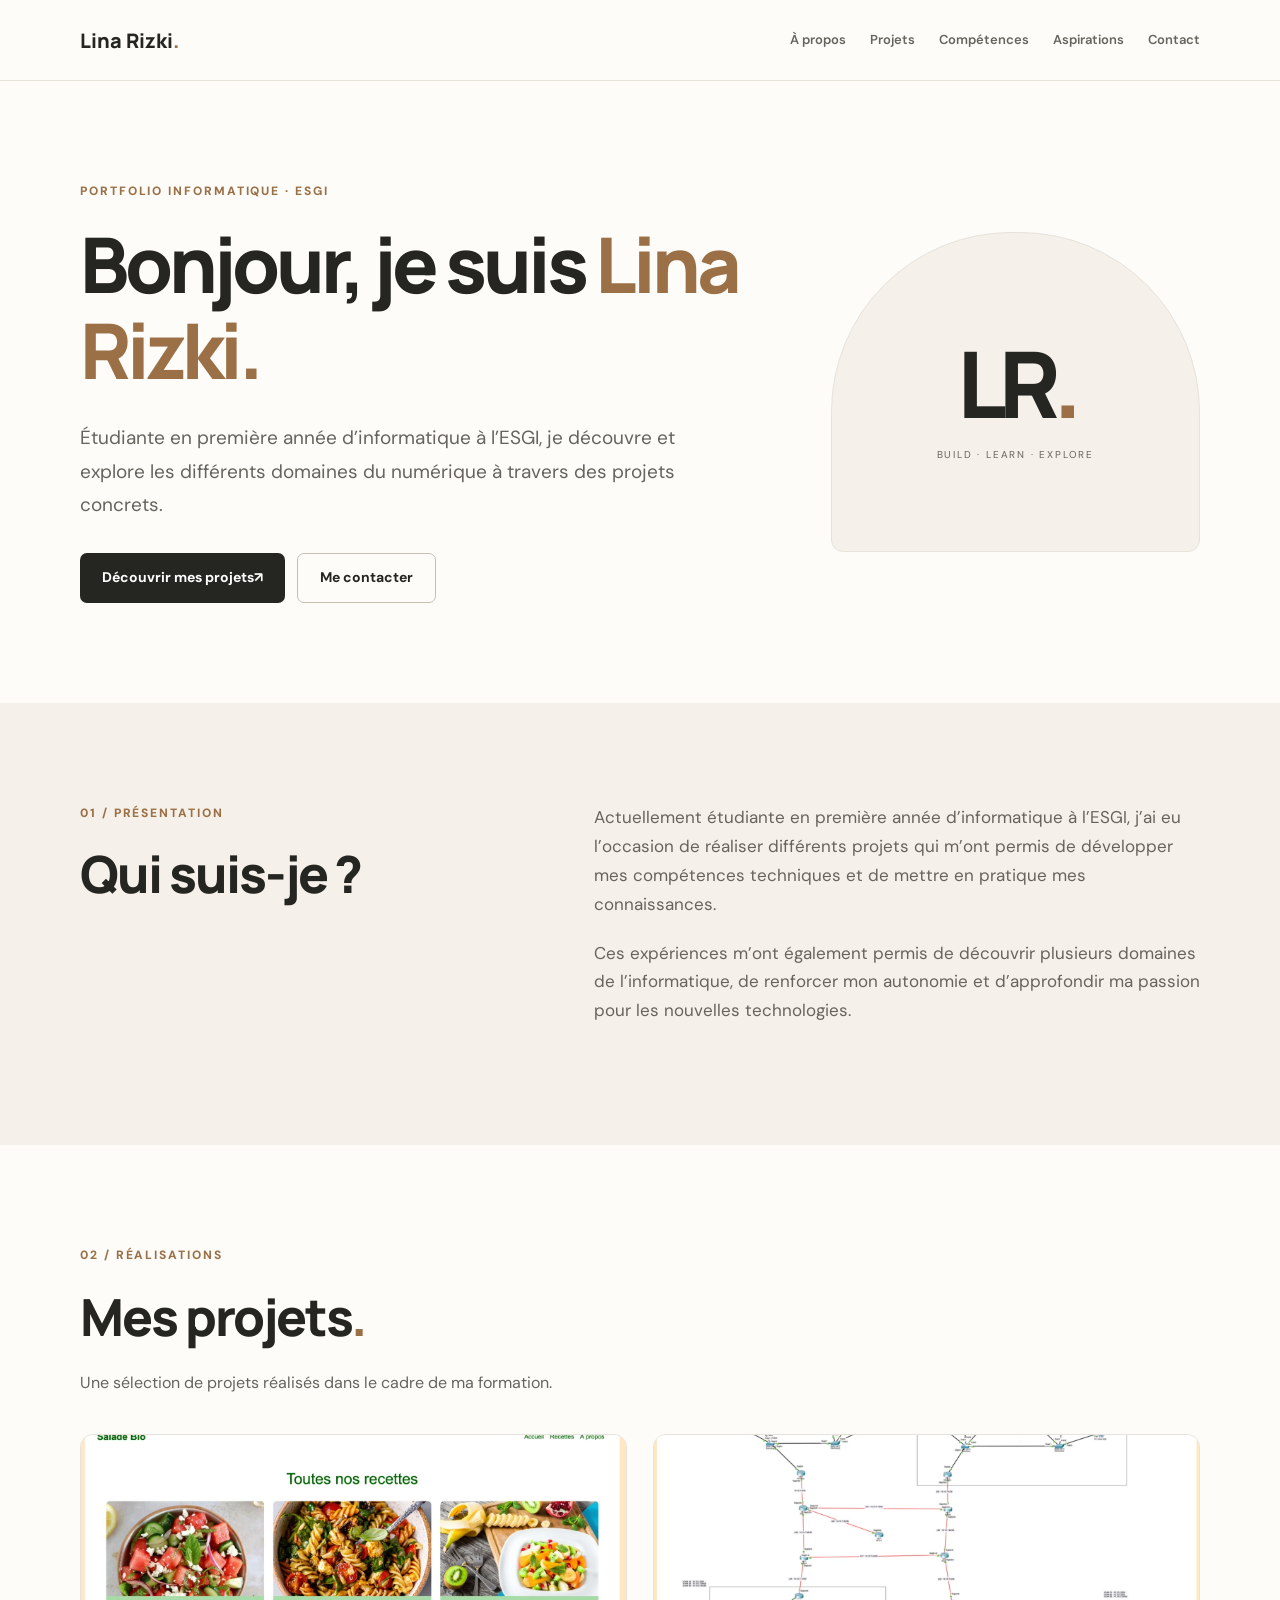
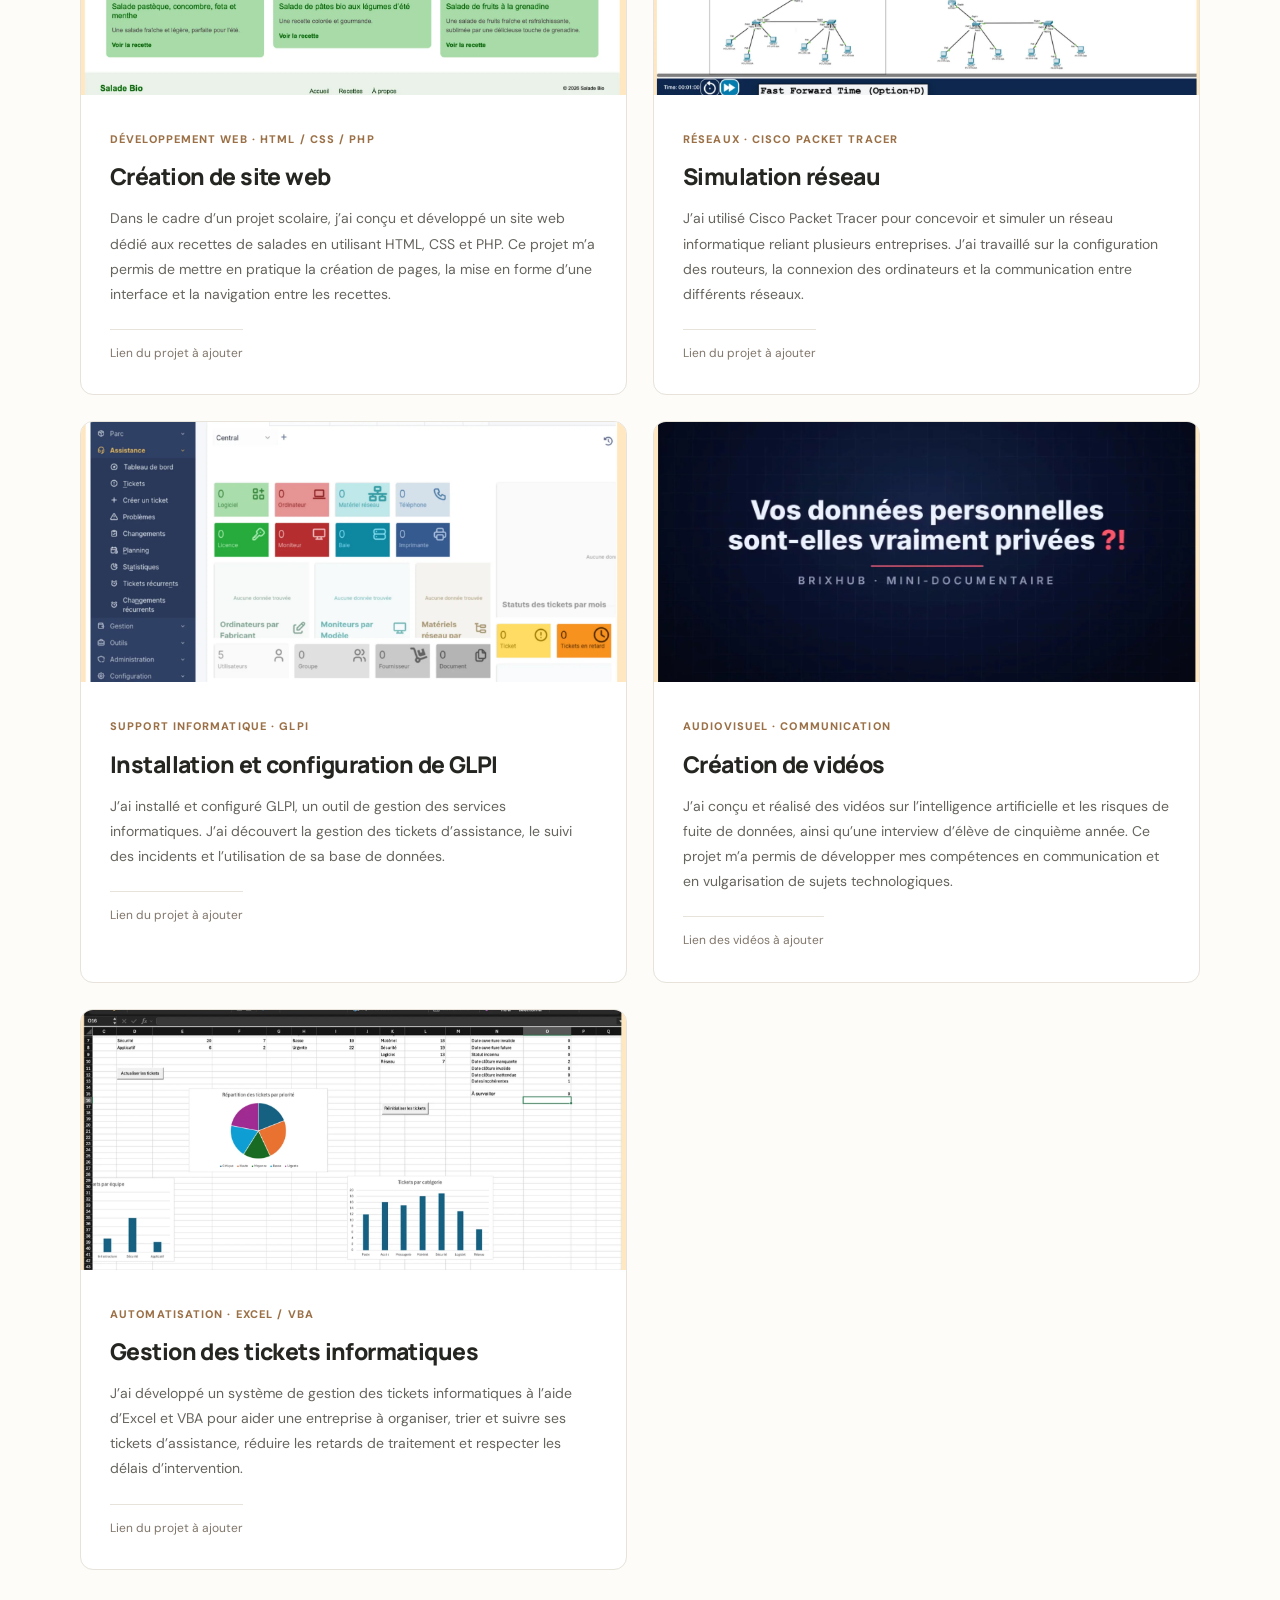
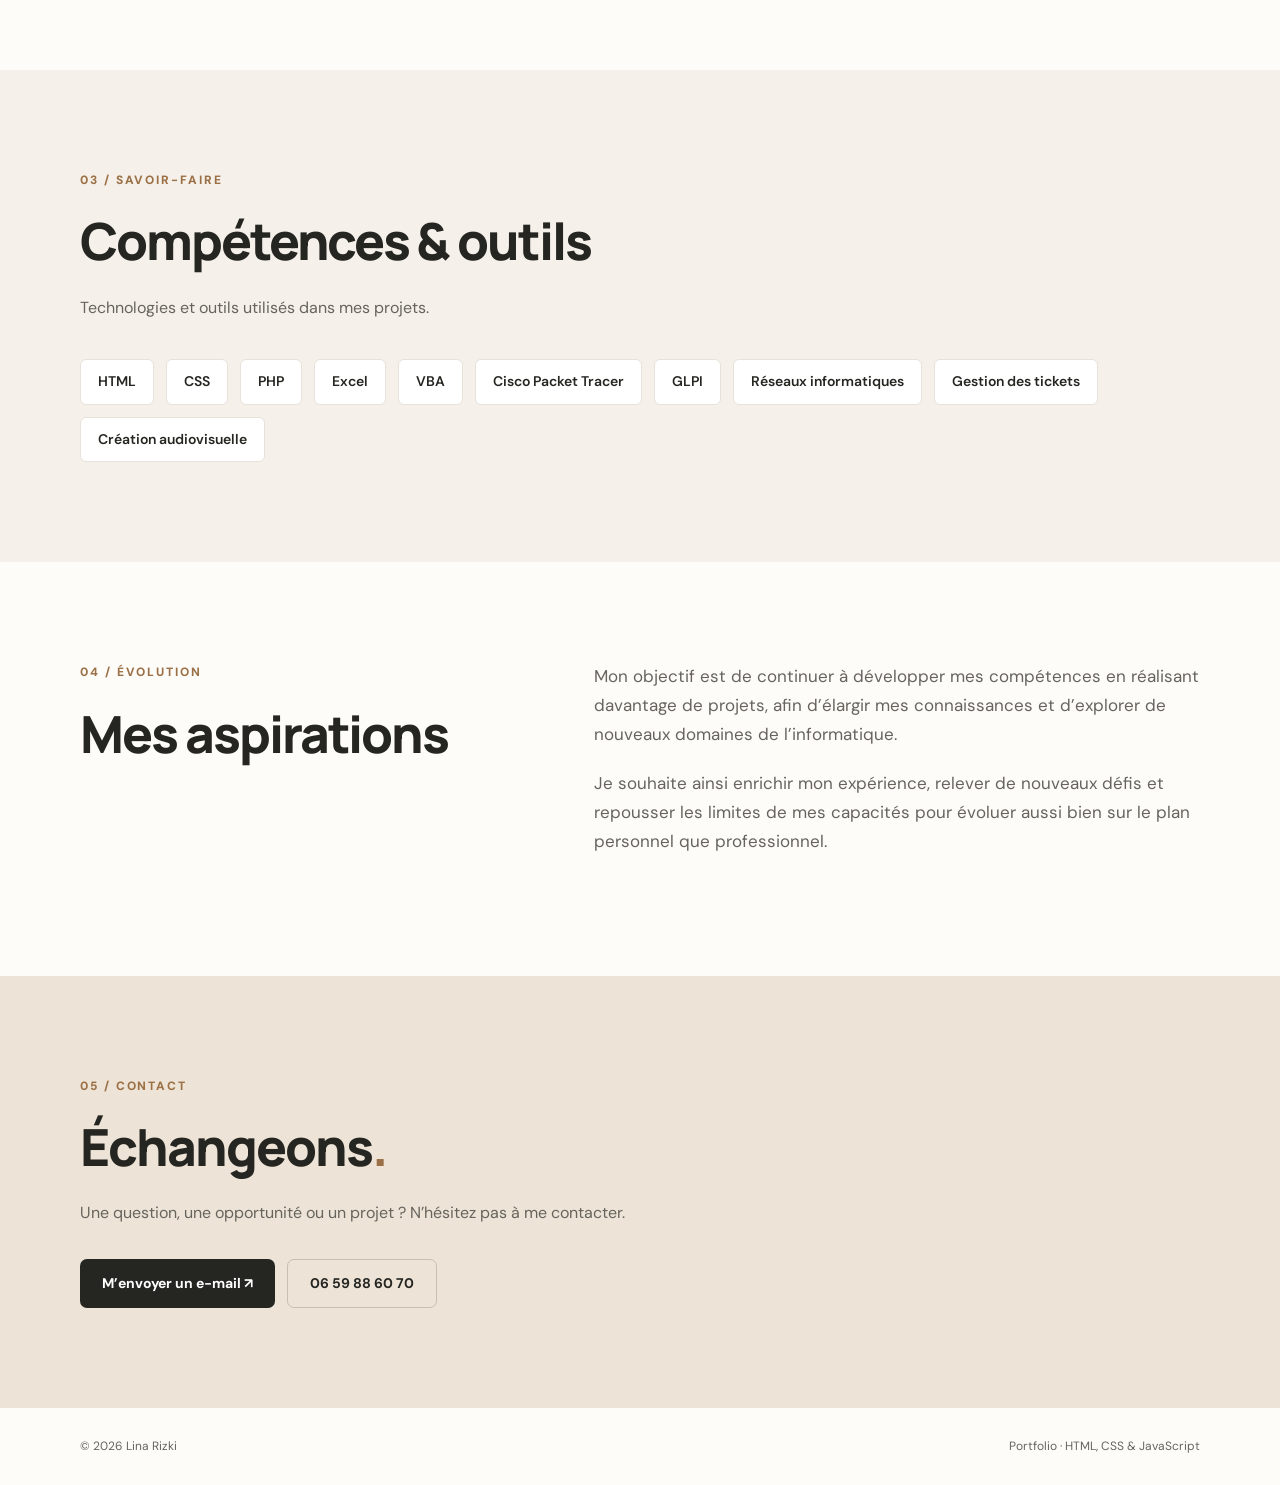
==== index.html @ 3bb00cdd "Personnalisation du portfolio" ====
<!doctype html>
<html lang="fr"><head><meta charset="utf-8"><meta name="viewport" content="width=device-width,initial-scale=1"><meta name="description" content="Portfolio informatique de Lina Rizki, étudiante à l’ESGI : développement web, réseaux, GLPI, Excel et VBA."><title>Lina Rizki — Portfolio informatique</title><link rel="stylesheet" href="style.css"></head>
<body><header class="header"><nav class="wrap nav" aria-label="Navigation principale"><a class="logo" href="#accueil">Lina Rizki<span class="dot">.</span></a><div class="navlinks"><a href="#apropos">À propos</a><a href="#projets">Projets</a><a href="#competences">Compétences</a><a href="#aspirations">Aspirations</a><a href="#contact">Contact</a></div></nav></header>
<main><section class="hero wrap" id="accueil"><div><p class="kicker">PORTFOLIO INFORMATIQUE · ESGI</p><h1>Bonjour, je suis <em>Lina Rizki.</em></h1><p class="lead">Étudiante en première année d’informatique à l’ESGI, je découvre et explore les différents domaines du numérique à travers des projets concrets.</p><div class="actions"><a class="btn primary" href="#projets">Découvrir mes projets <span aria-hidden="true">↗</span></a><a class="btn outline" href="#contact">Me contacter</a></div></div><div class="hero-art" aria-hidden="true"><span>LR<span class="dot">.</span></span><small>BUILD · LEARN · EXPLORE</small></div></section>
<section id="apropos" class="band"><div class="wrap section two"><div><p class="kicker">01 / PRÉSENTATION</p><h2>Qui suis-je ?</h2></div><div class="bodycopy"><p>Actuellement étudiante en première année d’informatique à l’ESGI, j’ai eu l’occasion de réaliser différents projets qui m’ont permis de développer mes compétences techniques et de mettre en pratique mes connaissances.</p><p>Ces expériences m’ont également permis de découvrir plusieurs domaines de l’informatique, de renforcer mon autonomie et d’approfondir ma passion pour les nouvelles technologies.</p></div></div></section>
<section id="projets" class="section wrap"><p class="kicker">02 / RÉALISATIONS</p><h2>Mes projets<span class="dot">.</span></h2><p class="intro">Une sélection de projets réalisés dans le cadre de ma formation.</p><div class="projects">
<article class="project"><img src="images/site-salades.webp" alt="Capture du site Salade Bio avec ses recettes" loading="lazy"><div class="project-content"><span class="label">DÉVELOPPEMENT WEB · HTML / CSS / PHP</span><h3>Création de site web</h3><p>Dans le cadre d’un projet scolaire, j’ai conçu et développé un site web dédié aux recettes de salades en utilisant HTML, CSS et PHP. Ce projet m’a permis de mettre en pratique la création de pages, la mise en forme d’une interface et la navigation entre les recettes.</p><span class="pending">Lien du projet à ajouter</span></div></article>
<article class="project"><img src="images/cisco-reseau.webp" alt="Simulation d’un réseau de plusieurs entreprises dans Cisco Packet Tracer" loading="lazy"><div class="project-content"><span class="label">RÉSEAUX · CISCO PACKET TRACER</span><h3>Simulation réseau</h3><p>J’ai utilisé Cisco Packet Tracer pour concevoir et simuler un réseau informatique reliant plusieurs entreprises. J’ai travaillé sur la configuration des routeurs, la connexion des ordinateurs et la communication entre différents réseaux.</p><span class="pending">Lien du projet à ajouter</span></div></article>
<article class="project"><img src="images/glpi.webp" alt="Capture de l’interface d’administration GLPI" loading="lazy"><div class="project-content"><span class="label">SUPPORT INFORMATIQUE · GLPI</span><h3>Installation et configuration de GLPI</h3><p>J’ai installé et configuré GLPI, un outil de gestion des services informatiques. J’ai découvert la gestion des tickets d’assistance, le suivi des incidents et l’utilisation de sa base de données.</p><span class="pending">Lien du projet à ajouter</span></div></article>
<article class="project"><img src="images/videos.webp" alt="Extrait de la vidéo sur la confidentialité des données personnelles" loading="lazy"><div class="project-content"><span class="label">AUDIOVISUEL · COMMUNICATION</span><h3>Création de vidéos</h3><p>J’ai conçu et réalisé des vidéos sur l’intelligence artificielle et les risques de fuite de données, ainsi qu’une interview d’élève de cinquième année. Ce projet m’a permis de développer mes compétences en communication et en vulgarisation de sujets technologiques.</p><span class="pending">Lien des vidéos à ajouter</span></div></article>
<article class="project"><img src="images/excel-vba.webp" alt="Tableau de bord Excel avec graphiques de suivi des tickets" loading="lazy"><div class="project-content"><span class="label">AUTOMATISATION · EXCEL / VBA</span><h3>Gestion des tickets informatiques</h3><p>J’ai développé un système de gestion des tickets informatiques à l’aide d’Excel et VBA pour aider une entreprise à organiser, trier et suivre ses tickets d’assistance, réduire les retards de traitement et respecter les délais d’intervention.</p><span class="pending">Lien du projet à ajouter</span></div></article>
</div></section>
<section id="competences" class="band"><div class="wrap section"><p class="kicker">03 / SAVOIR-FAIRE</p><h2>Compétences & outils</h2><p class="intro">Technologies et outils utilisés dans mes projets.</p><div class="skills"><span>HTML</span><span>CSS</span><span>PHP</span><span>Excel</span><span>VBA</span><span>Cisco Packet Tracer</span><span>GLPI</span><span>Réseaux informatiques</span><span>Gestion des tickets</span><span>Création audiovisuelle</span></div></div></section>
<section id="aspirations" class="wrap section two"><div><p class="kicker">04 / ÉVOLUTION</p><h2>Mes aspirations</h2></div><div class="bodycopy"><p>Mon objectif est de continuer à développer mes compétences en réalisant davantage de projets, afin d’élargir mes connaissances et d’explorer de nouveaux domaines de l’informatique.</p><p>Je souhaite ainsi enrichir mon expérience, relever de nouveaux défis et repousser les limites de mes capacités pour évoluer aussi bien sur le plan personnel que professionnel.</p></div></section>
<section id="contact" class="contact"><div class="wrap section"><p class="kicker">05 / CONTACT</p><h2>Échangeons<span class="dot">.</span></h2><p>Une question, une opportunité ou un projet ? N’hésitez pas à me contacter.</p><div class="actions"><a class="btn primary" href="mailto:lina8riz@gmail.com">M’envoyer un e-mail ↗</a><a class="btn outline" href="tel:+33659886070">06 59 88 60 70</a></div></div></section></main>
<footer><div class="wrap footer"><span>© <span id="year"></span> Lina Rizki</span><span>Portfolio · HTML, CSS & JavaScript</span></div></footer><script src="script.js"></script></body></html>
---- style.css ----
@import url('https://fonts.googleapis.com/css2?family=DM+Sans:wght@400;500;600;700&family=Manrope:wght@400;500;600;700;800&display=swap');
:root{--bg:#fdfcf9;--ink:#252521;--muted:#66645d;--accent:#9b7046;--soft:#f5f0e9;--border:#e7e2da}*{box-sizing:border-box}html{scroll-behavior:smooth}body{margin:0;background:var(--bg);color:var(--ink);font:16px/1.7 'DM Sans',Arial,sans-serif}a{color:inherit;text-decoration:none}a:focus-visible{outline:3px solid var(--accent);outline-offset:4px}.wrap{width:min(1120px,calc(100% - 48px));margin:auto}.header{position:sticky;top:0;z-index:10;background:rgba(253,252,249,.95);border-bottom:1px solid var(--border);backdrop-filter:blur(12px)}.nav{min-height:80px;display:flex;align-items:center;justify-content:space-between;gap:25px}.logo{font:800 20px 'Manrope',sans-serif}.dot{color:var(--accent)}.navlinks{display:flex;gap:24px;flex-wrap:wrap}.navlinks a{font-size:13px;font-weight:600;color:var(--muted)}.navlinks a:hover{color:var(--accent)}.hero{min-height:620px;display:grid;grid-template-columns:1.3fr .7fr;gap:65px;align-items:center;padding-block:100px}.kicker{font-size:12px;font-weight:800;letter-spacing:.16em;color:var(--accent);margin:0 0 20px}.hero h1{font:800 clamp(44px,6vw,80px)/1.12 'Manrope',sans-serif;letter-spacing:-.055em;margin:0 0 28px}.hero h1 em{font-style:normal;color:var(--accent)}.lead{font-size:19px;line-height:1.75;color:var(--muted);max-width:640px}.actions{display:flex;gap:12px;flex-wrap:wrap;margin-top:32px}.btn{display:inline-flex;align-items:center;justify-content:center;min-height:49px;padding:12px 22px;border-radius:7px;font-weight:700;font-size:14px;transition:transform .2s,background .2s}.btn:hover{transform:translateY(-2px)}.primary{background:var(--ink);color:white}.primary:hover{background:var(--accent)}.outline{border:1px solid #c8bfb3}.hero-art{height:320px;background:var(--soft);border:1px solid var(--border);border-radius:180px 180px 12px 12px;display:flex;flex-direction:column;align-items:center;justify-content:center}.hero-art>span{font:800 92px 'Manrope',sans-serif;letter-spacing:-.09em}.hero-art small{letter-spacing:.18em;font-size:10px;color:var(--muted)}.section{padding-block:100px}.band{background:var(--soft)}.two{display:grid;grid-template-columns:1fr 1.35fr;gap:65px}.section h2{font:800 clamp(32px,4vw,52px)/1.2 'Manrope',sans-serif;letter-spacing:-.04em;margin:0 0 22px}.bodycopy p{margin:0 0 20px;color:var(--muted);font-size:17px}.intro{color:var(--muted);margin:0 0 38px}.projects{display:grid;grid-template-columns:repeat(2,minmax(0,1fr));gap:26px}.project{border:1px solid var(--border);background:white;border-radius:13px;overflow:hidden;transition:transform .2s,box-shadow .2s}.project:hover{transform:translateY(-4px);box-shadow:0 15px 40px #2d23100e}.project img{width:100%;height:260px;display:block;object-fit:cover;object-position:center;background:var(--soft)}.project-content{padding:29px}.label{font-size:11px;letter-spacing:.1em;color:var(--accent);font-weight:800}.project h3{font:800 23px/1.35 'Manrope',sans-serif;letter-spacing:-.025em;margin:10px 0}.project p{color:var(--muted);font-size:14px;line-height:1.8}.pending{display:inline-block;color:#80766b;font-size:12px;border-top:1px solid var(--border);padding-top:13px;margin-top:8px}.skills{display:flex;flex-wrap:wrap;gap:12px}.skills span{background:white;border:1px solid var(--border);padding:10px 17px;border-radius:6px;font-size:14px;font-weight:600}.contact{background:#ede4d7}.contact p:not(.kicker){color:var(--muted)}.footer{padding:28px 0;display:flex;justify-content:space-between;gap:15px;font-size:12px;color:var(--muted)}@media(max-width:760px){.wrap{width:min(100% - 32px,1120px)}.nav{padding:15px 0;align-items:flex-start;flex-direction:column;gap:10px}.navlinks{gap:12px 18px}.hero{grid-template-columns:1fr;min-height:auto;padding-block:70px;gap:35px}.hero-art{height:200px;border-radius:12px}.hero-art>span{font-size:65px}.two,.projects{grid-template-columns:1fr}.section{padding-block:70px}.project img{height:220px}.footer{flex-direction:column}}@media(prefers-reduced-motion:reduce){html{scroll-behavior:auto}*,*:before,*:after{transition:none!important}}
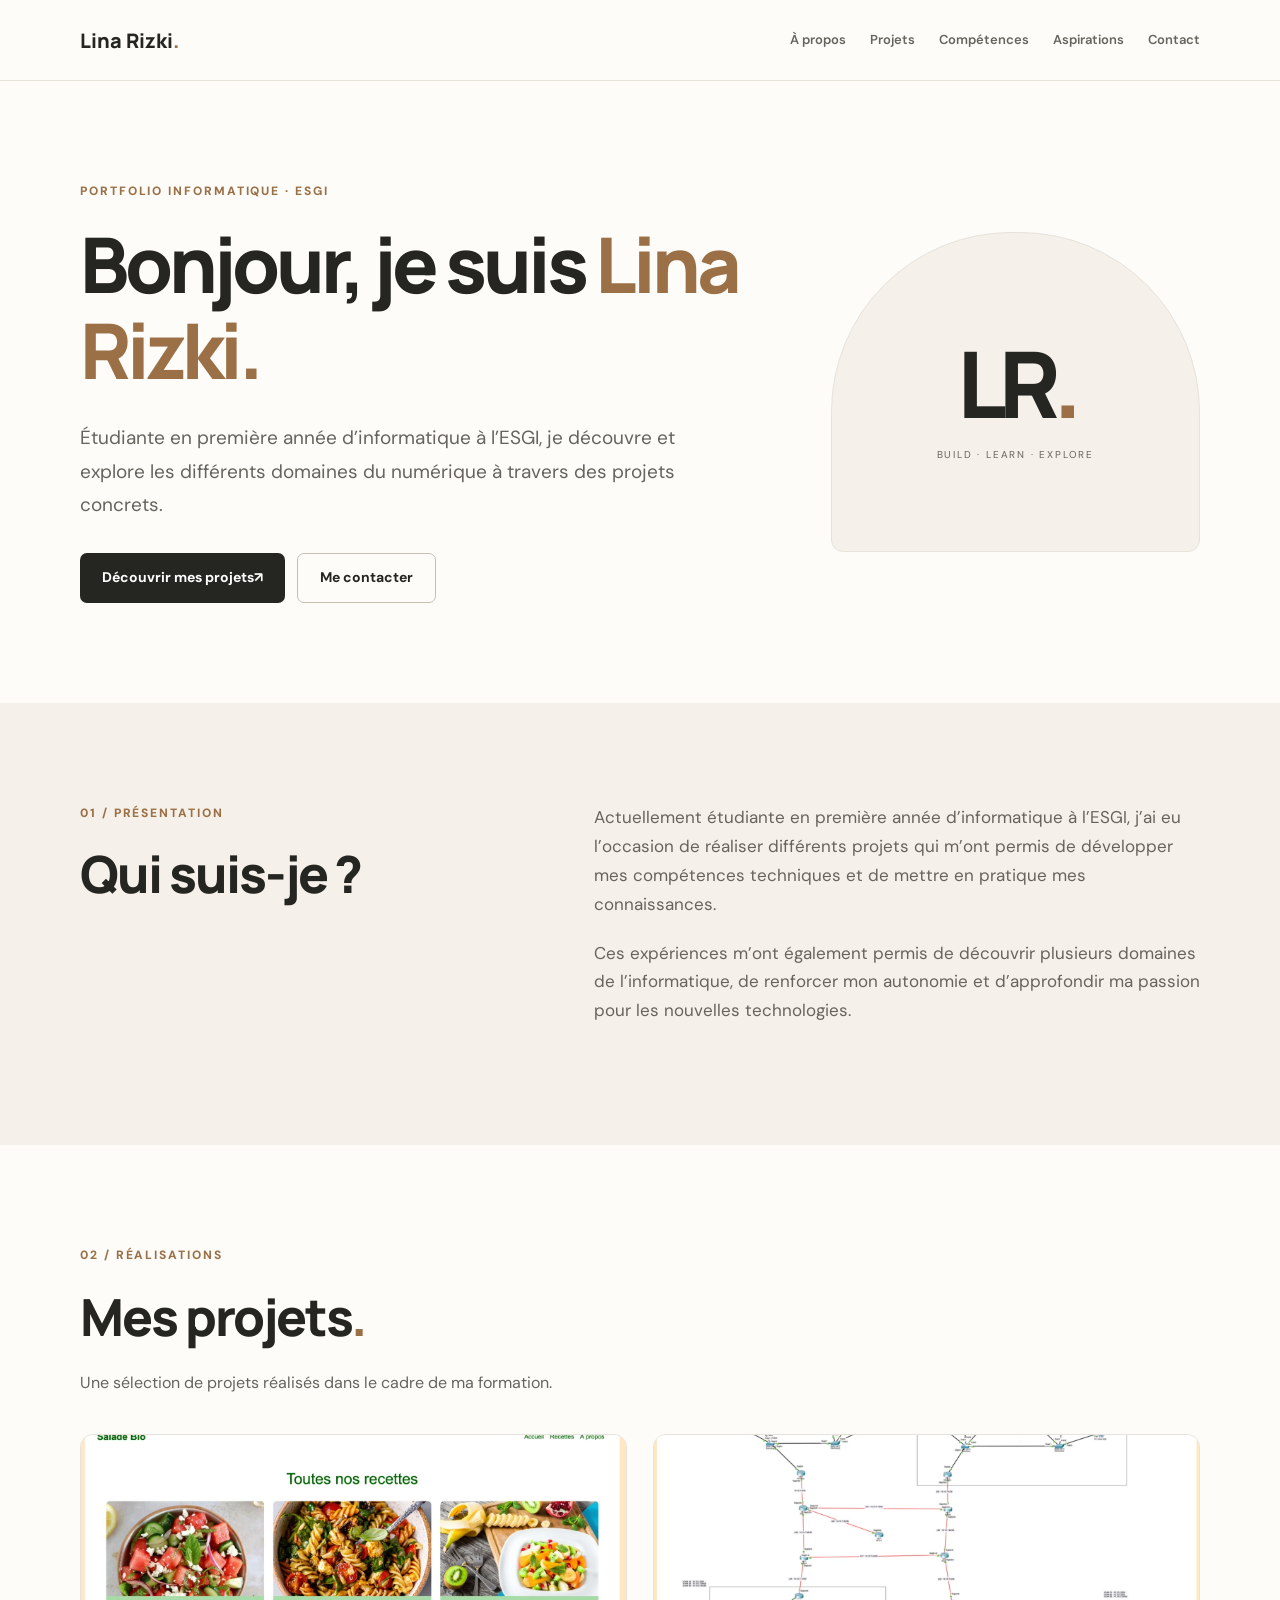
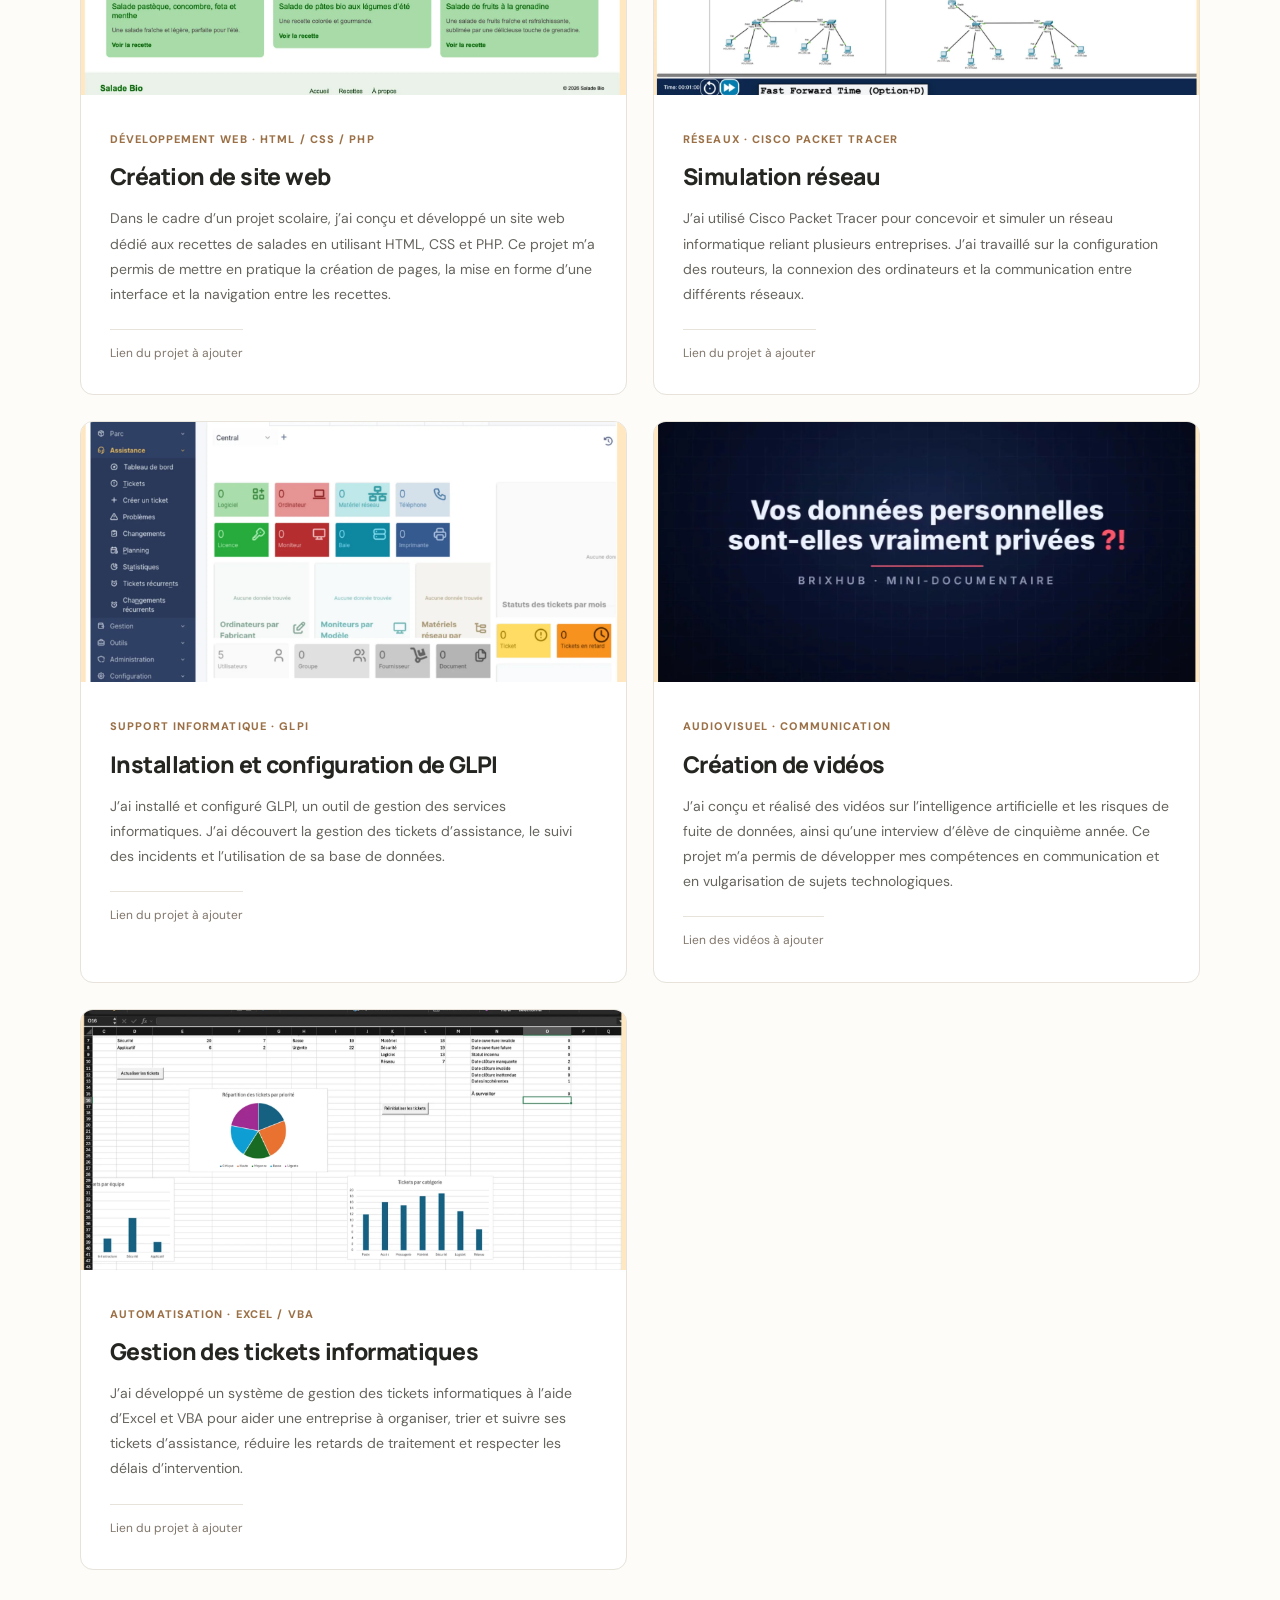
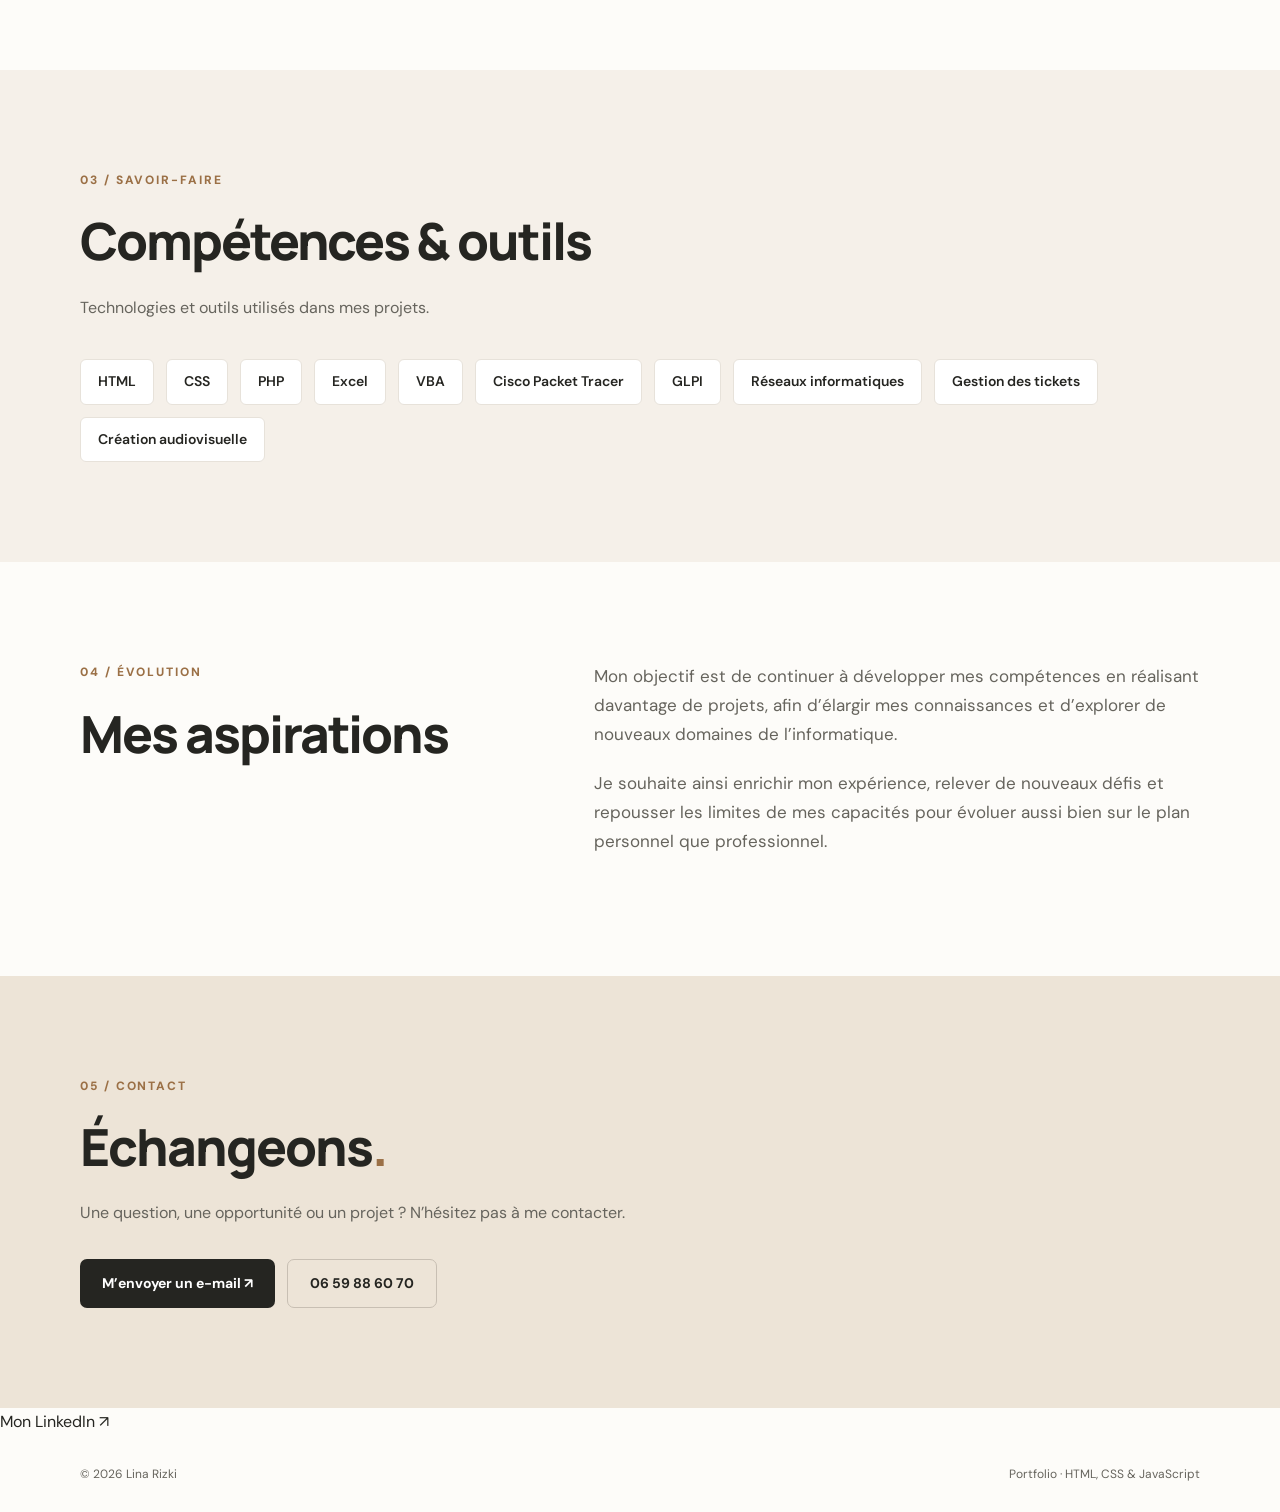
==== commit 5461f1a7: "ajout du lien Linkedin" ====
--- a/index.html
+++ b/index.html
@@ -12,5 +12,11 @@
 </div></section>
 <section id="competences" class="band"><div class="wrap section"><p class="kicker">03 / SAVOIR-FAIRE</p><h2>Compétences & outils</h2><p class="intro">Technologies et outils utilisés dans mes projets.</p><div class="skills"><span>HTML</span><span>CSS</span><span>PHP</span><span>Excel</span><span>VBA</span><span>Cisco Packet Tracer</span><span>GLPI</span><span>Réseaux informatiques</span><span>Gestion des tickets</span><span>Création audiovisuelle</span></div></div></section>
 <section id="aspirations" class="wrap section two"><div><p class="kicker">04 / ÉVOLUTION</p><h2>Mes aspirations</h2></div><div class="bodycopy"><p>Mon objectif est de continuer à développer mes compétences en réalisant davantage de projets, afin d’élargir mes connaissances et d’explorer de nouveaux domaines de l’informatique.</p><p>Je souhaite ainsi enrichir mon expérience, relever de nouveaux défis et repousser les limites de mes capacités pour évoluer aussi bien sur le plan personnel que professionnel.</p></div></section>
-<section id="contact" class="contact"><div class="wrap section"><p class="kicker">05 / CONTACT</p><h2>Échangeons<span class="dot">.</span></h2><p>Une question, une opportunité ou un projet ? N’hésitez pas à me contacter.</p><div class="actions"><a class="btn primary" href="mailto:lina8riz@gmail.com">M’envoyer un e-mail ↗</a><a class="btn outline" href="tel:+33659886070">06 59 88 60 70</a></div></div></section></main>
+<section id="contact" class="contact"><div class="wrap section"><p class="kicker">05 / CONTACT</p><h2>Échangeons<span class="dot">.</span></h2><p>Une question, une opportunité ou un projet ? N’hésitez pas à me contacter.</p><div class="actions"><a class="btn primary" href="mailto:lina8riz@gmail.com">M’envoyer un e-mail ↗</a><a class="btn outline" href="tel:+33659886070">06 59 88 60 70</a></div></div></section>
+<a href="https://www.linkedin.com/in/lina-rizki-45ab68446/"
+   target="_blank"
+   rel="noopener noreferrer">
+   Mon LinkedIn ↗
+</a>
+</main>
 <footer><div class="wrap footer"><span>© <span id="year"></span> Lina Rizki</span><span>Portfolio · HTML, CSS & JavaScript</span></div></footer><script src="script.js"></script></body></html>
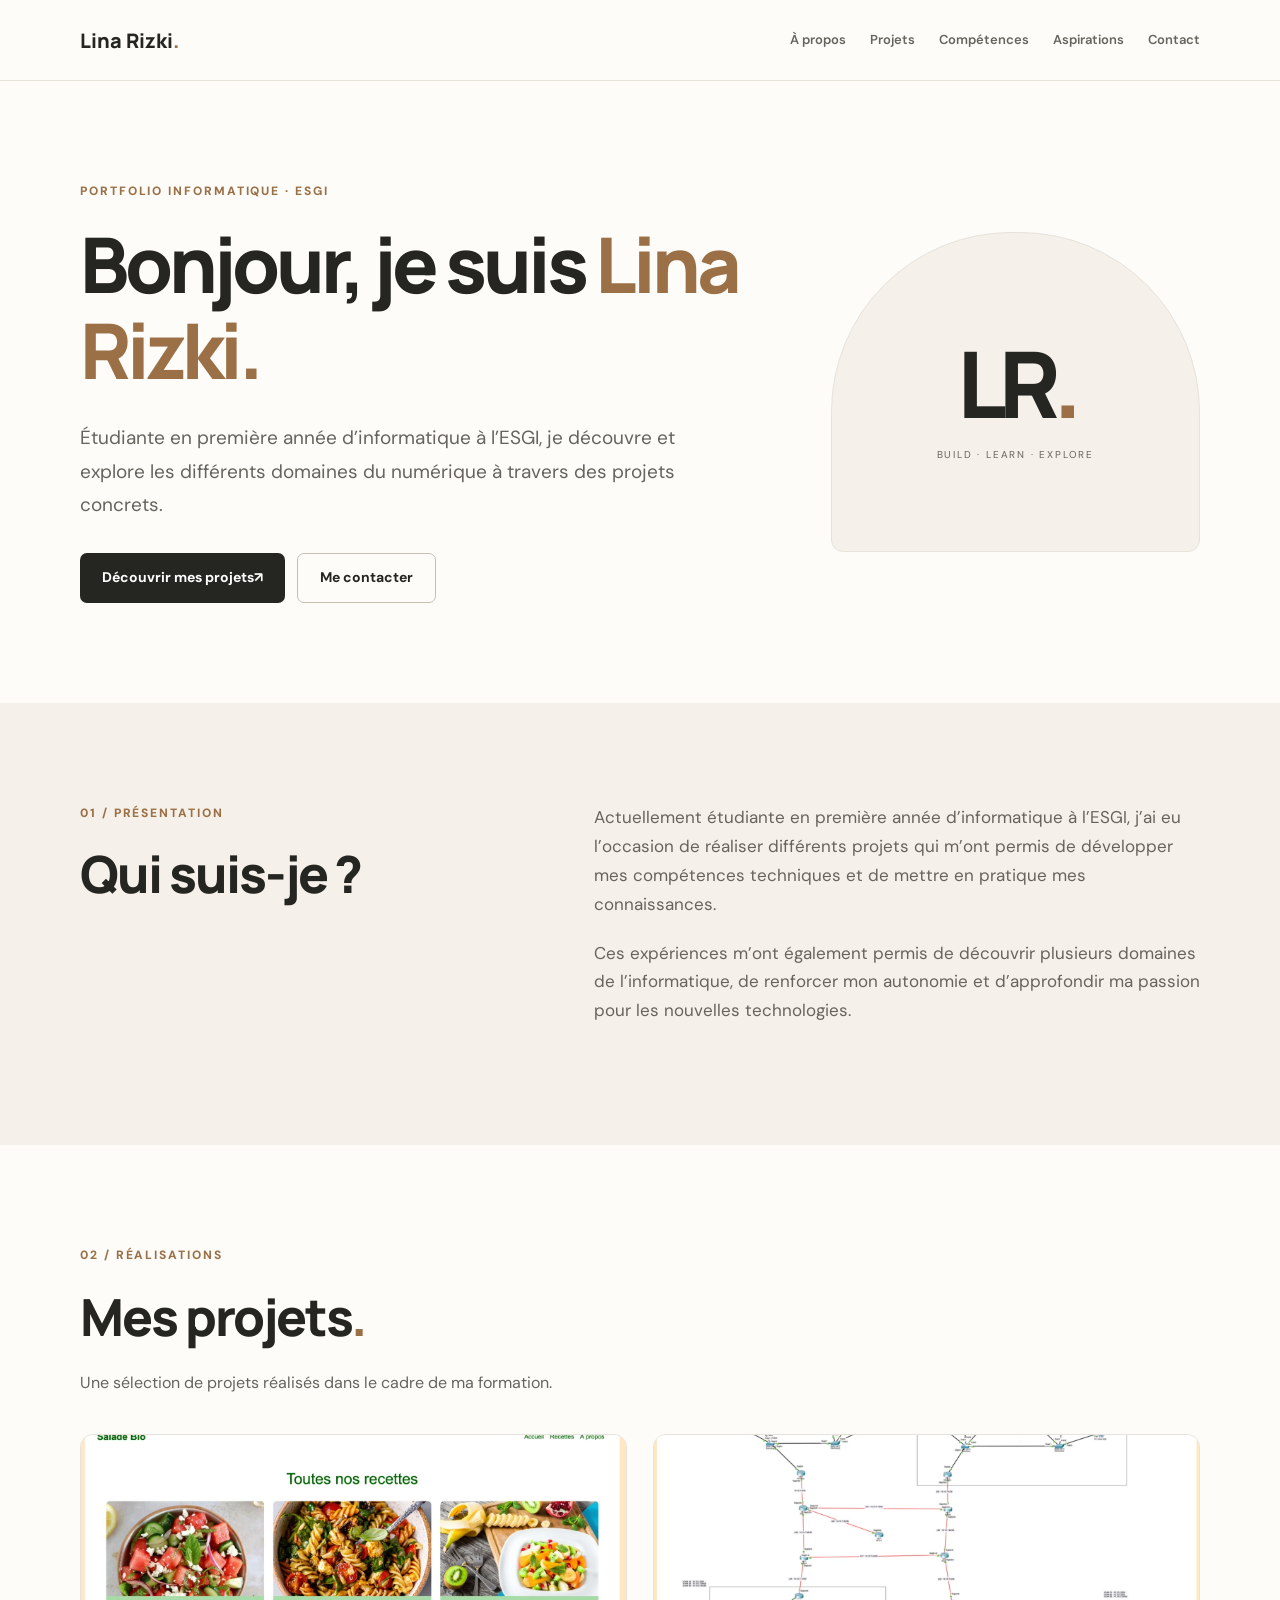
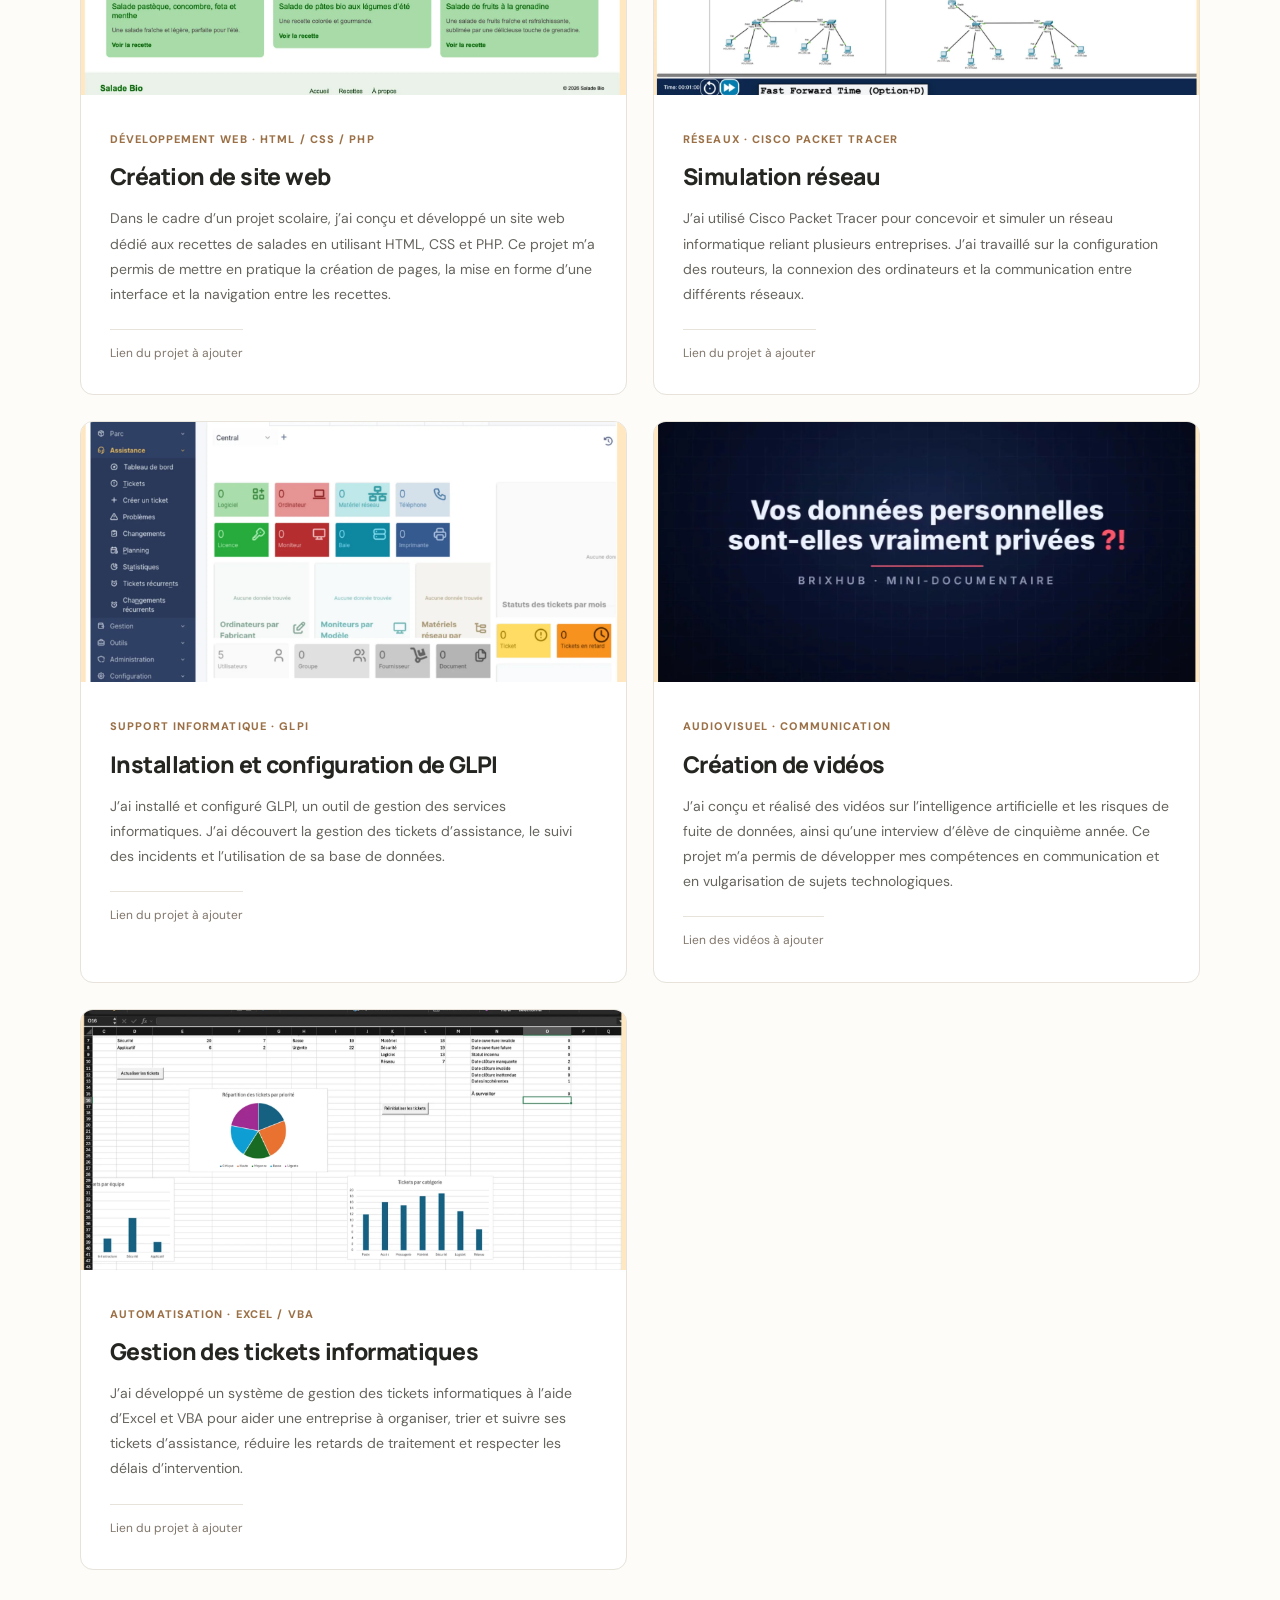
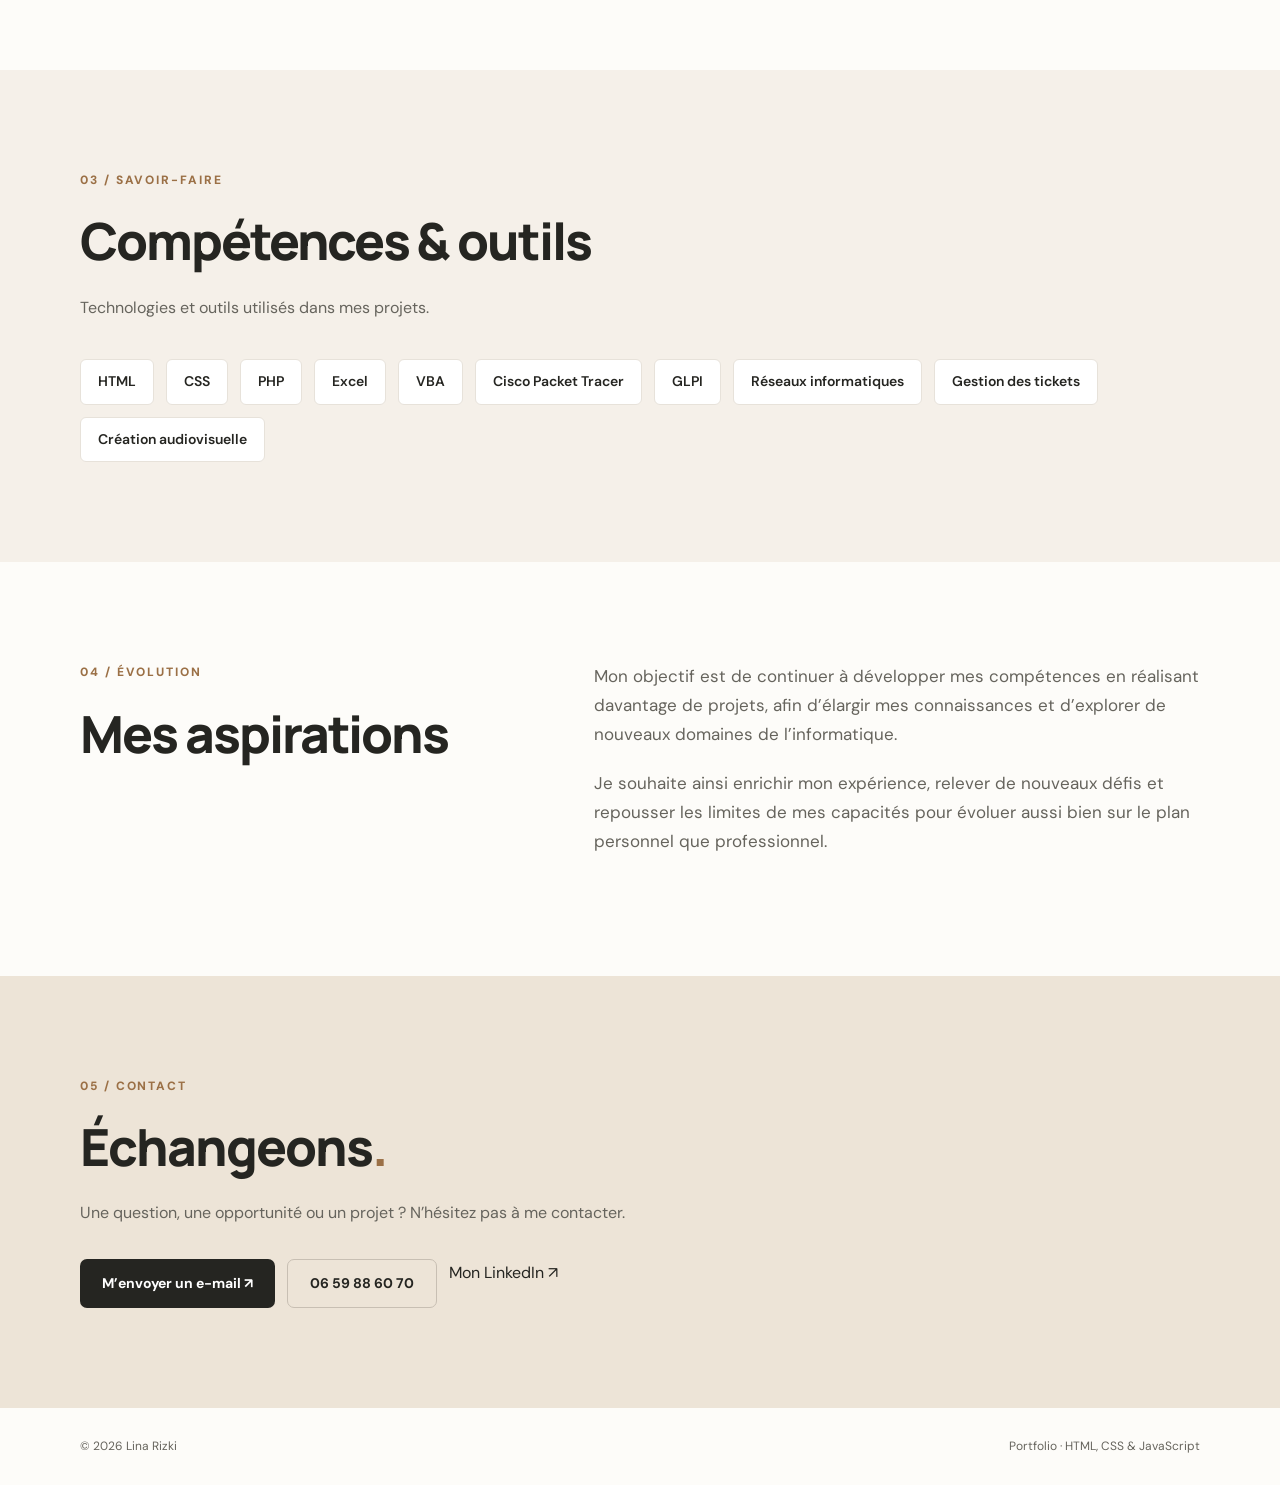
==== commit 6c7d1475: "nouvelle modif pour lien linkedin" ====
--- a/index.html
+++ b/index.html
@@ -12,11 +12,10 @@
 </div></section>
 <section id="competences" class="band"><div class="wrap section"><p class="kicker">03 / SAVOIR-FAIRE</p><h2>Compétences & outils</h2><p class="intro">Technologies et outils utilisés dans mes projets.</p><div class="skills"><span>HTML</span><span>CSS</span><span>PHP</span><span>Excel</span><span>VBA</span><span>Cisco Packet Tracer</span><span>GLPI</span><span>Réseaux informatiques</span><span>Gestion des tickets</span><span>Création audiovisuelle</span></div></div></section>
 <section id="aspirations" class="wrap section two"><div><p class="kicker">04 / ÉVOLUTION</p><h2>Mes aspirations</h2></div><div class="bodycopy"><p>Mon objectif est de continuer à développer mes compétences en réalisant davantage de projets, afin d’élargir mes connaissances et d’explorer de nouveaux domaines de l’informatique.</p><p>Je souhaite ainsi enrichir mon expérience, relever de nouveaux défis et repousser les limites de mes capacités pour évoluer aussi bien sur le plan personnel que professionnel.</p></div></section>
-<section id="contact" class="contact"><div class="wrap section"><p class="kicker">05 / CONTACT</p><h2>Échangeons<span class="dot">.</span></h2><p>Une question, une opportunité ou un projet ? N’hésitez pas à me contacter.</p><div class="actions"><a class="btn primary" href="mailto:lina8riz@gmail.com">M’envoyer un e-mail ↗</a><a class="btn outline" href="tel:+33659886070">06 59 88 60 70</a></div></div></section>
-<a href="https://www.linkedin.com/in/lina-rizki-45ab68446/"
+<section id="contact" class="contact"><div class="wrap section"><p class="kicker">05 / CONTACT</p><h2>Échangeons<span class="dot">.</span></h2><p>Une question, une opportunité ou un projet ? N’hésitez pas à me contacter.</p><div class="actions"><a class="btn primary" href="mailto:lina8riz@gmail.com">M’envoyer un e-mail ↗</a><a class="btn outline" href="tel:+33659886070">06 59 88 60 70</a><a href="https://www.linkedin.com/in/lina-rizki-45ab68446/"
    target="_blank"
    rel="noopener noreferrer">
    Mon LinkedIn ↗
-</a>
+</a></div></div></section>
 </main>
 <footer><div class="wrap footer"><span>© <span id="year"></span> Lina Rizki</span><span>Portfolio · HTML, CSS & JavaScript</span></div></footer><script src="script.js"></script></body></html>
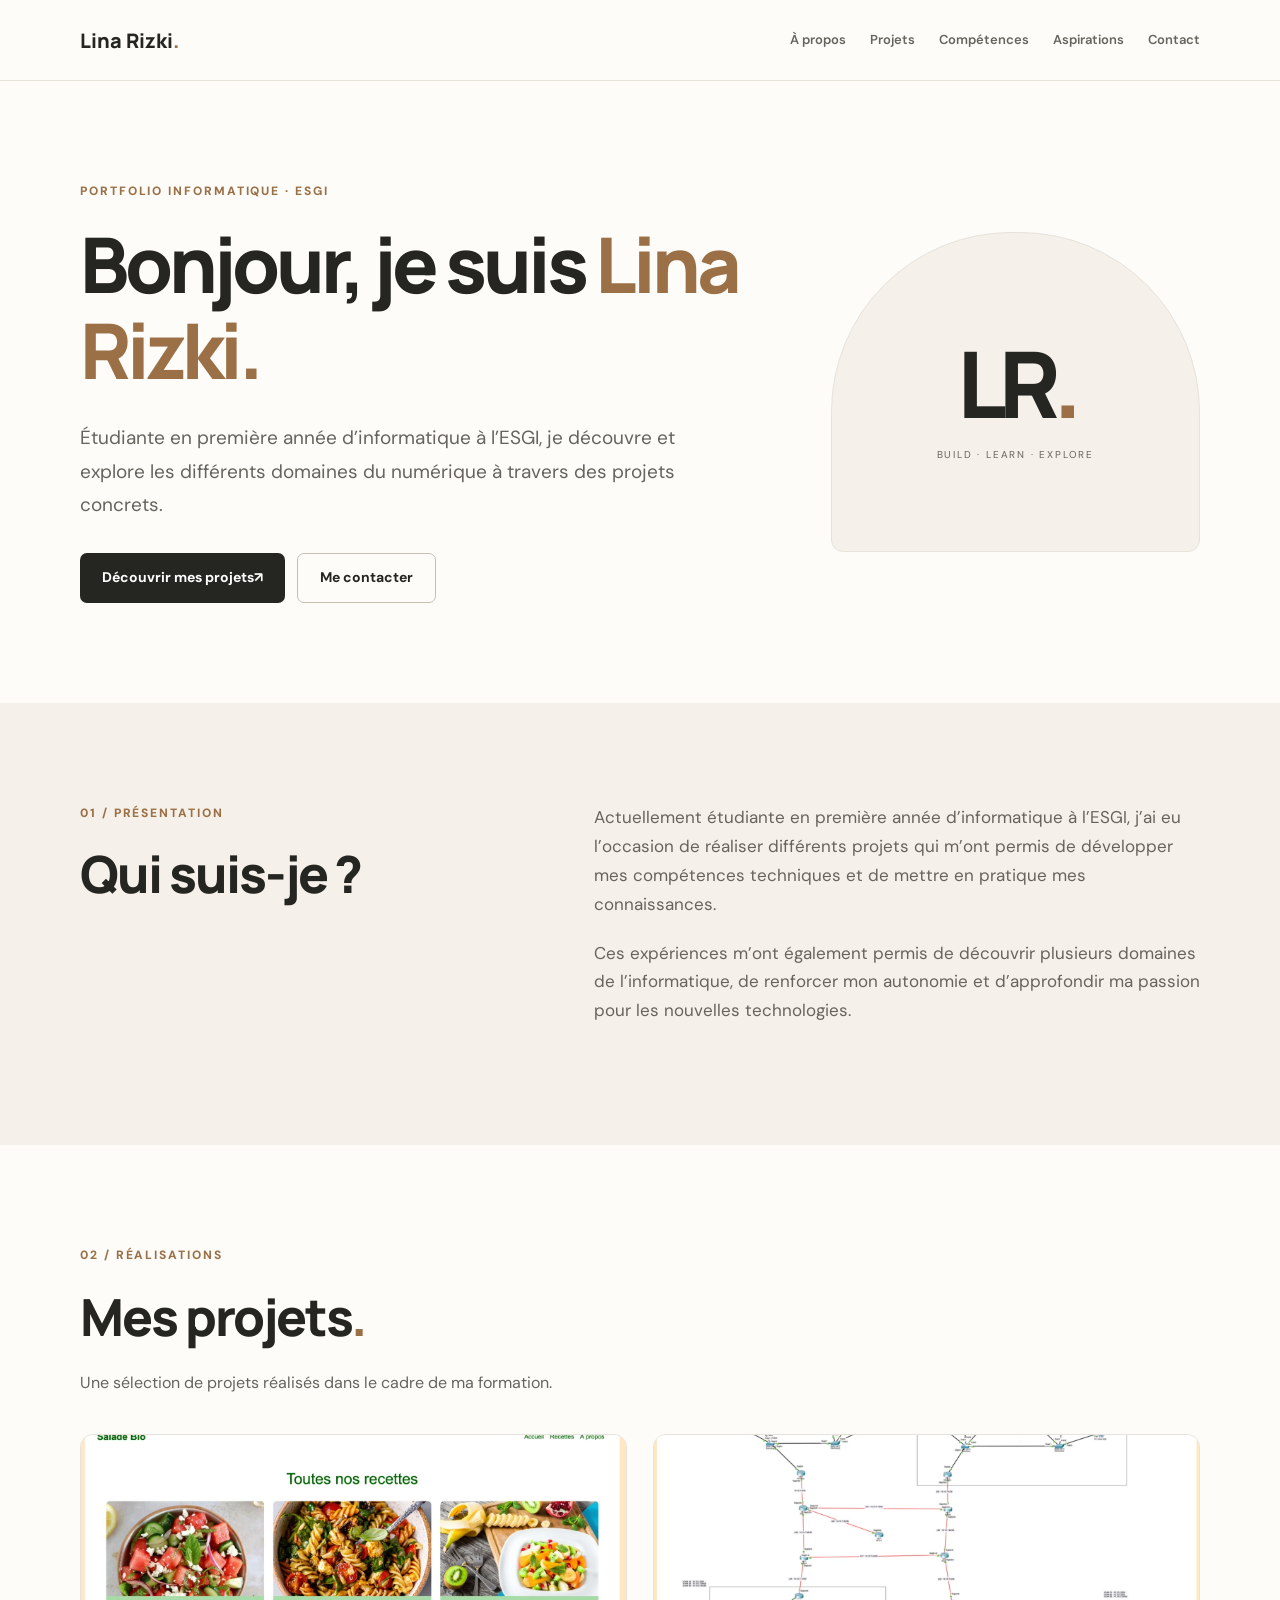
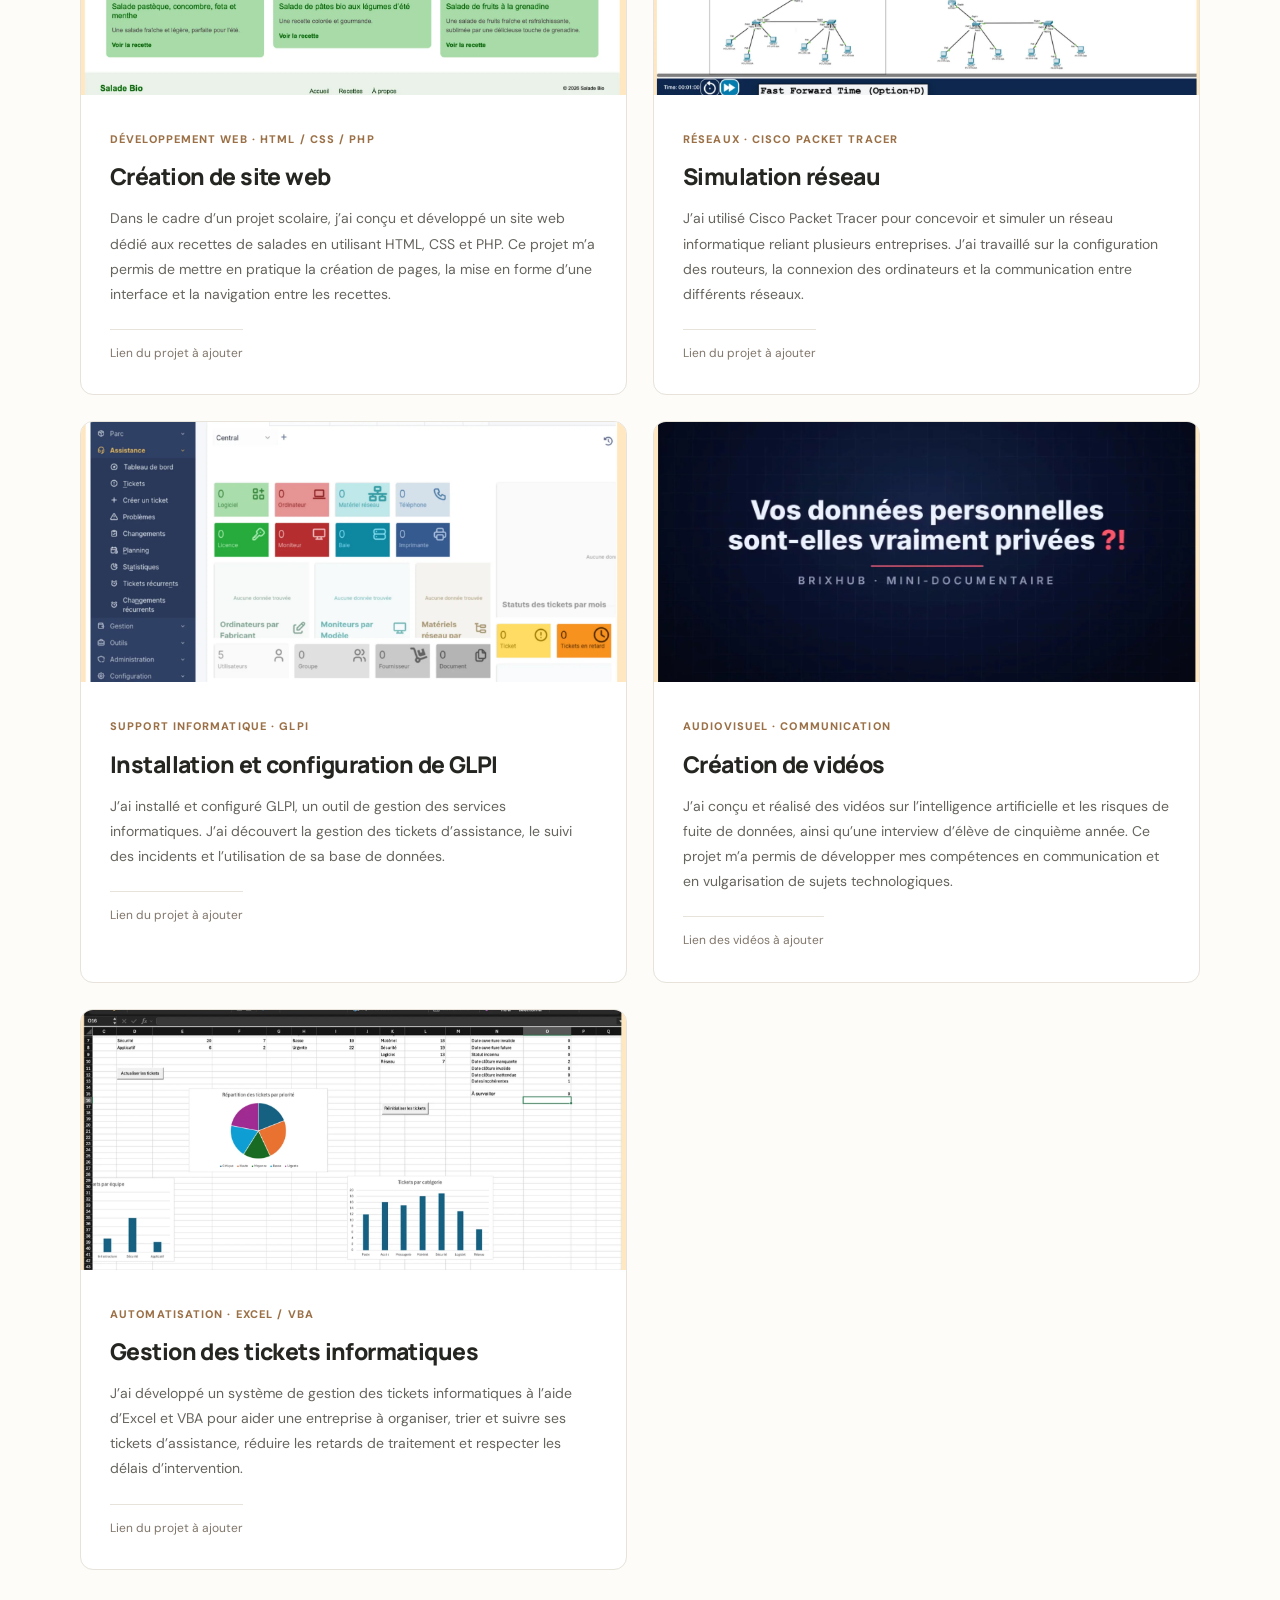
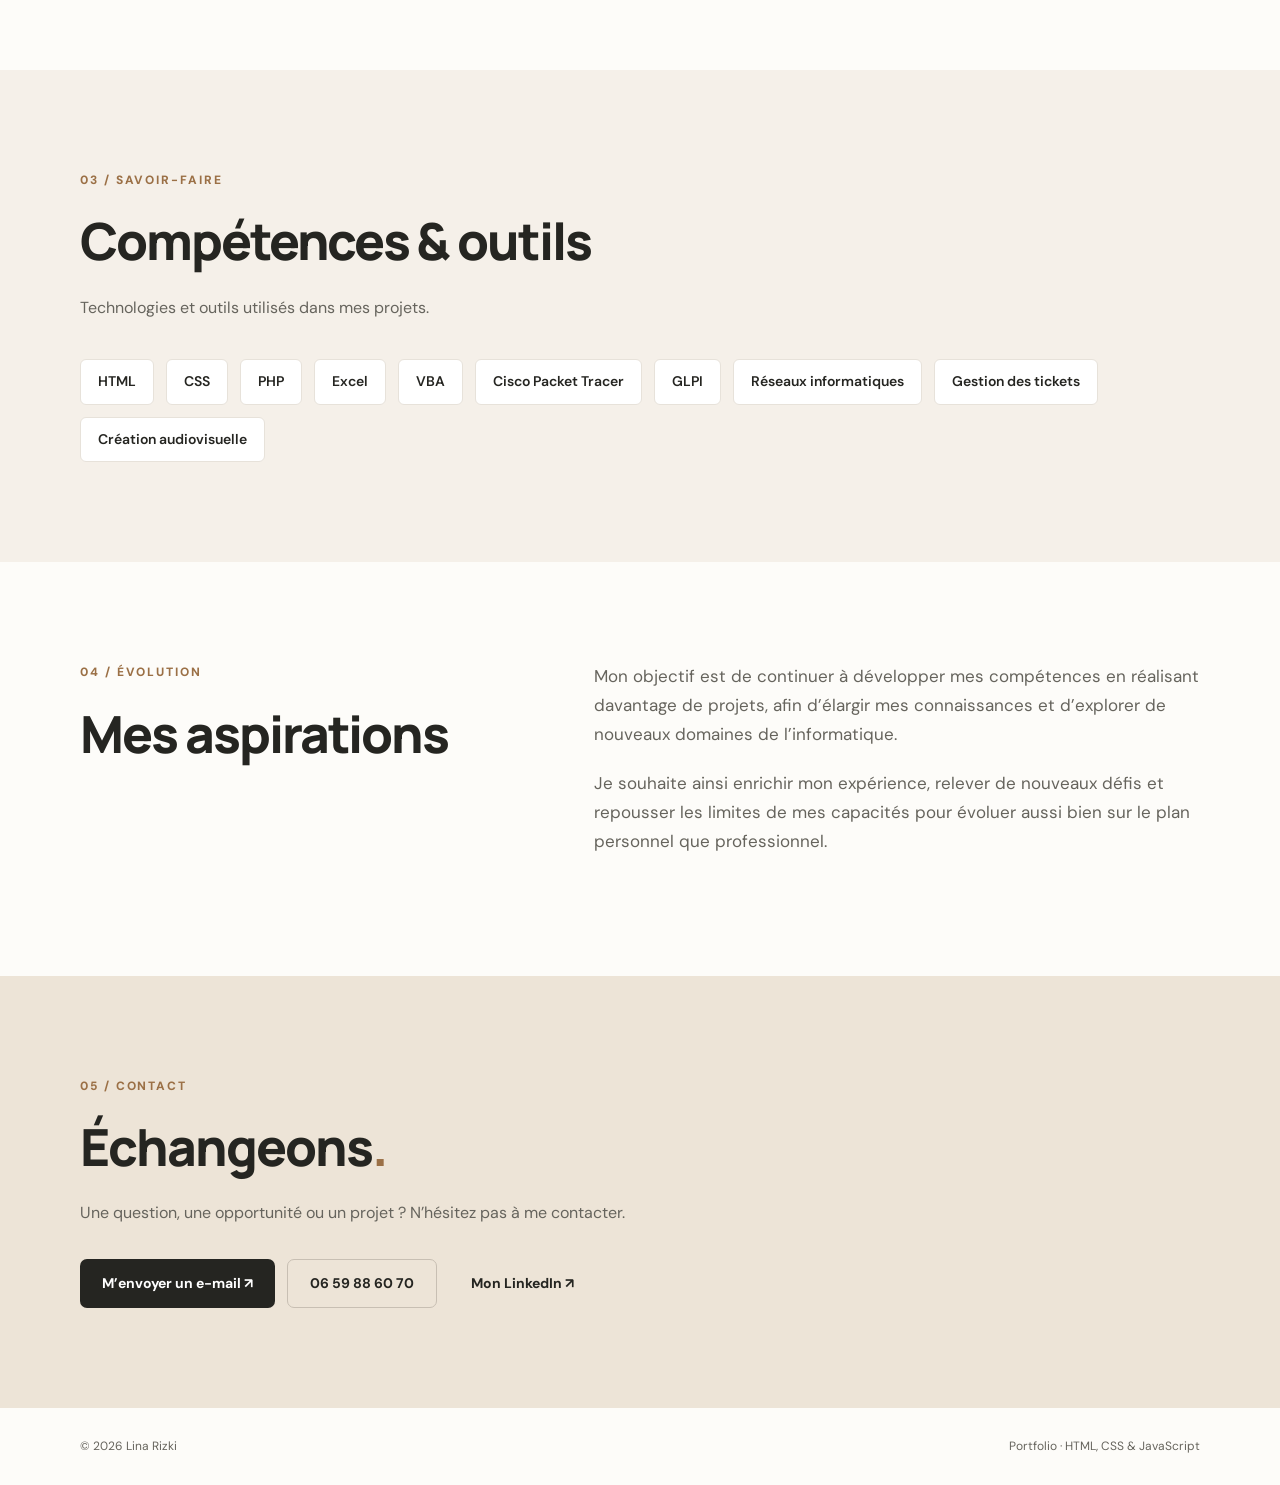
==== commit 34e66332: "cette fois c'est la bonne linkedin" ====
--- a/index.html
+++ b/index.html
@@ -13,6 +13,7 @@
 <section id="competences" class="band"><div class="wrap section"><p class="kicker">03 / SAVOIR-FAIRE</p><h2>Compétences & outils</h2><p class="intro">Technologies et outils utilisés dans mes projets.</p><div class="skills"><span>HTML</span><span>CSS</span><span>PHP</span><span>Excel</span><span>VBA</span><span>Cisco Packet Tracer</span><span>GLPI</span><span>Réseaux informatiques</span><span>Gestion des tickets</span><span>Création audiovisuelle</span></div></div></section>
 <section id="aspirations" class="wrap section two"><div><p class="kicker">04 / ÉVOLUTION</p><h2>Mes aspirations</h2></div><div class="bodycopy"><p>Mon objectif est de continuer à développer mes compétences en réalisant davantage de projets, afin d’élargir mes connaissances et d’explorer de nouveaux domaines de l’informatique.</p><p>Je souhaite ainsi enrichir mon expérience, relever de nouveaux défis et repousser les limites de mes capacités pour évoluer aussi bien sur le plan personnel que professionnel.</p></div></section>
 <section id="contact" class="contact"><div class="wrap section"><p class="kicker">05 / CONTACT</p><h2>Échangeons<span class="dot">.</span></h2><p>Une question, une opportunité ou un projet ? N’hésitez pas à me contacter.</p><div class="actions"><a class="btn primary" href="mailto:lina8riz@gmail.com">M’envoyer un e-mail ↗</a><a class="btn outline" href="tel:+33659886070">06 59 88 60 70</a><a href="https://www.linkedin.com/in/lina-rizki-45ab68446/"
+   class="btn btn-outline"
    target="_blank"
    rel="noopener noreferrer">
    Mon LinkedIn ↗
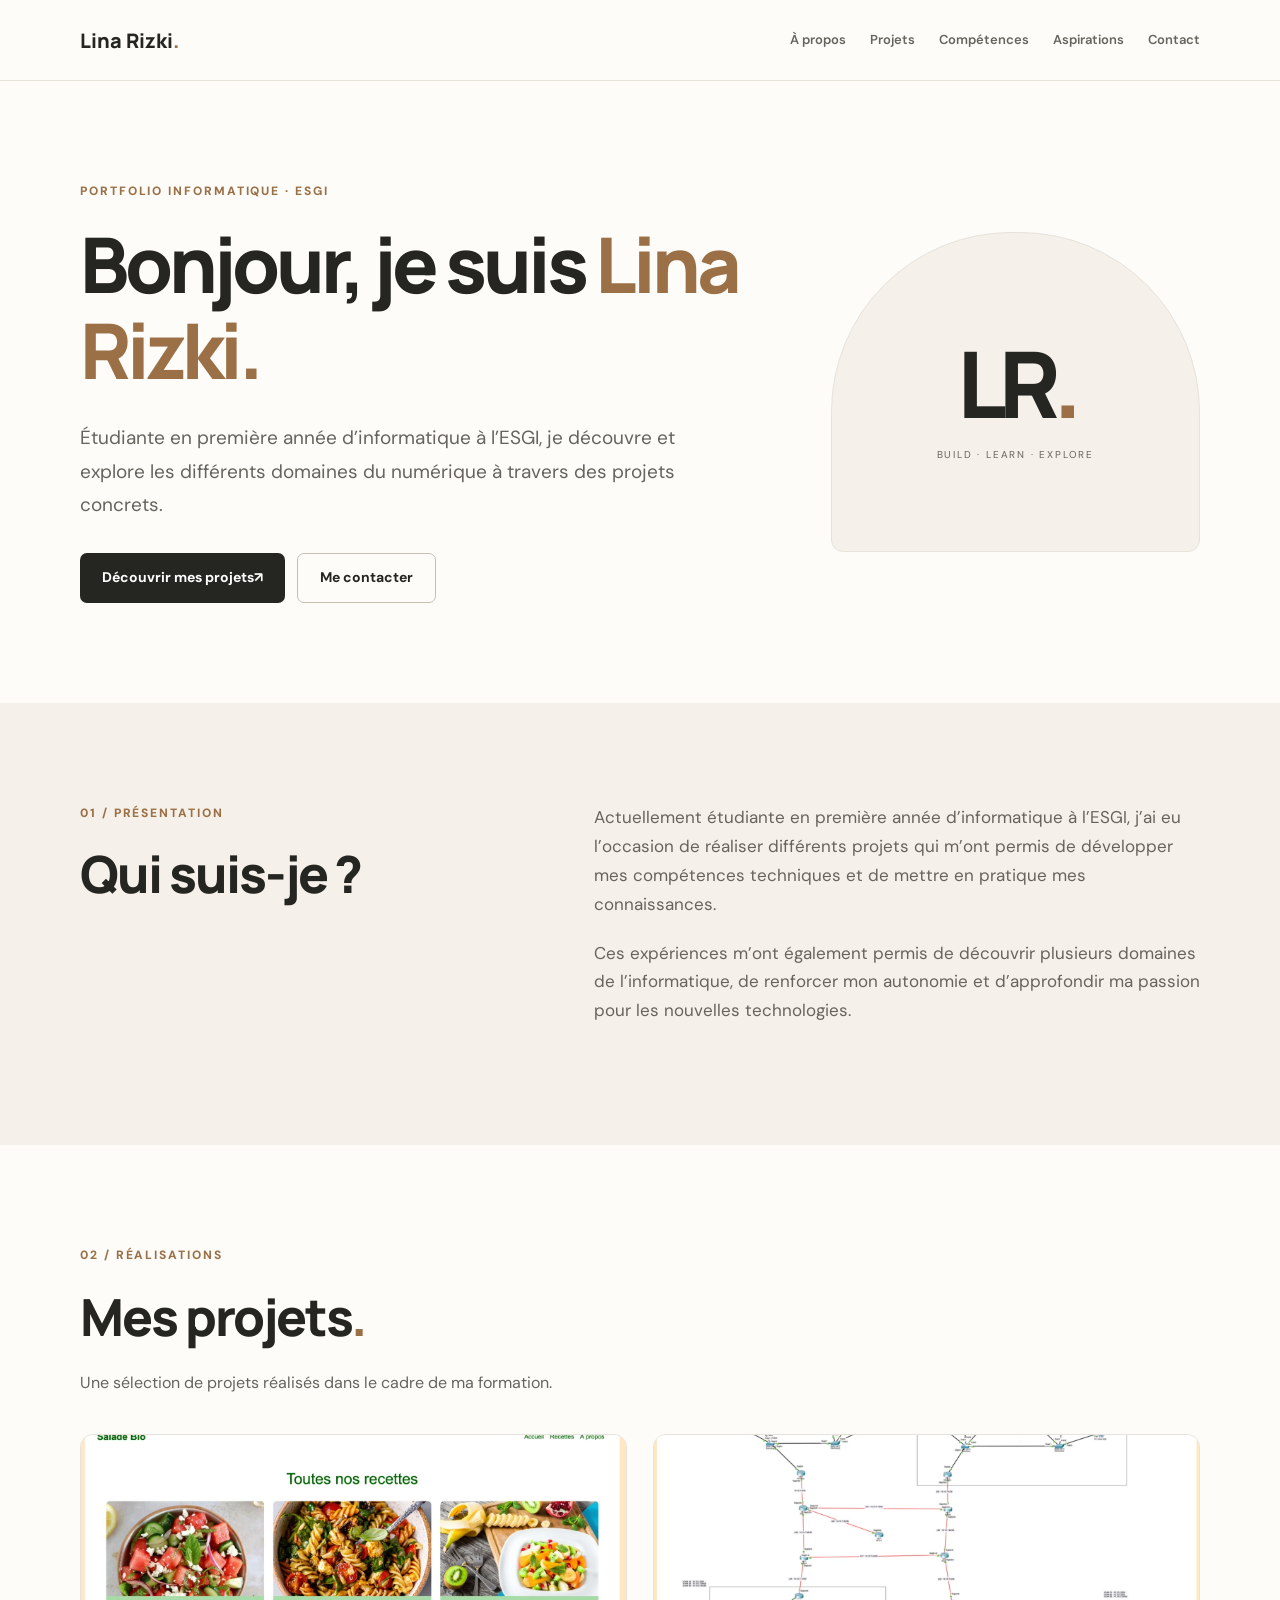
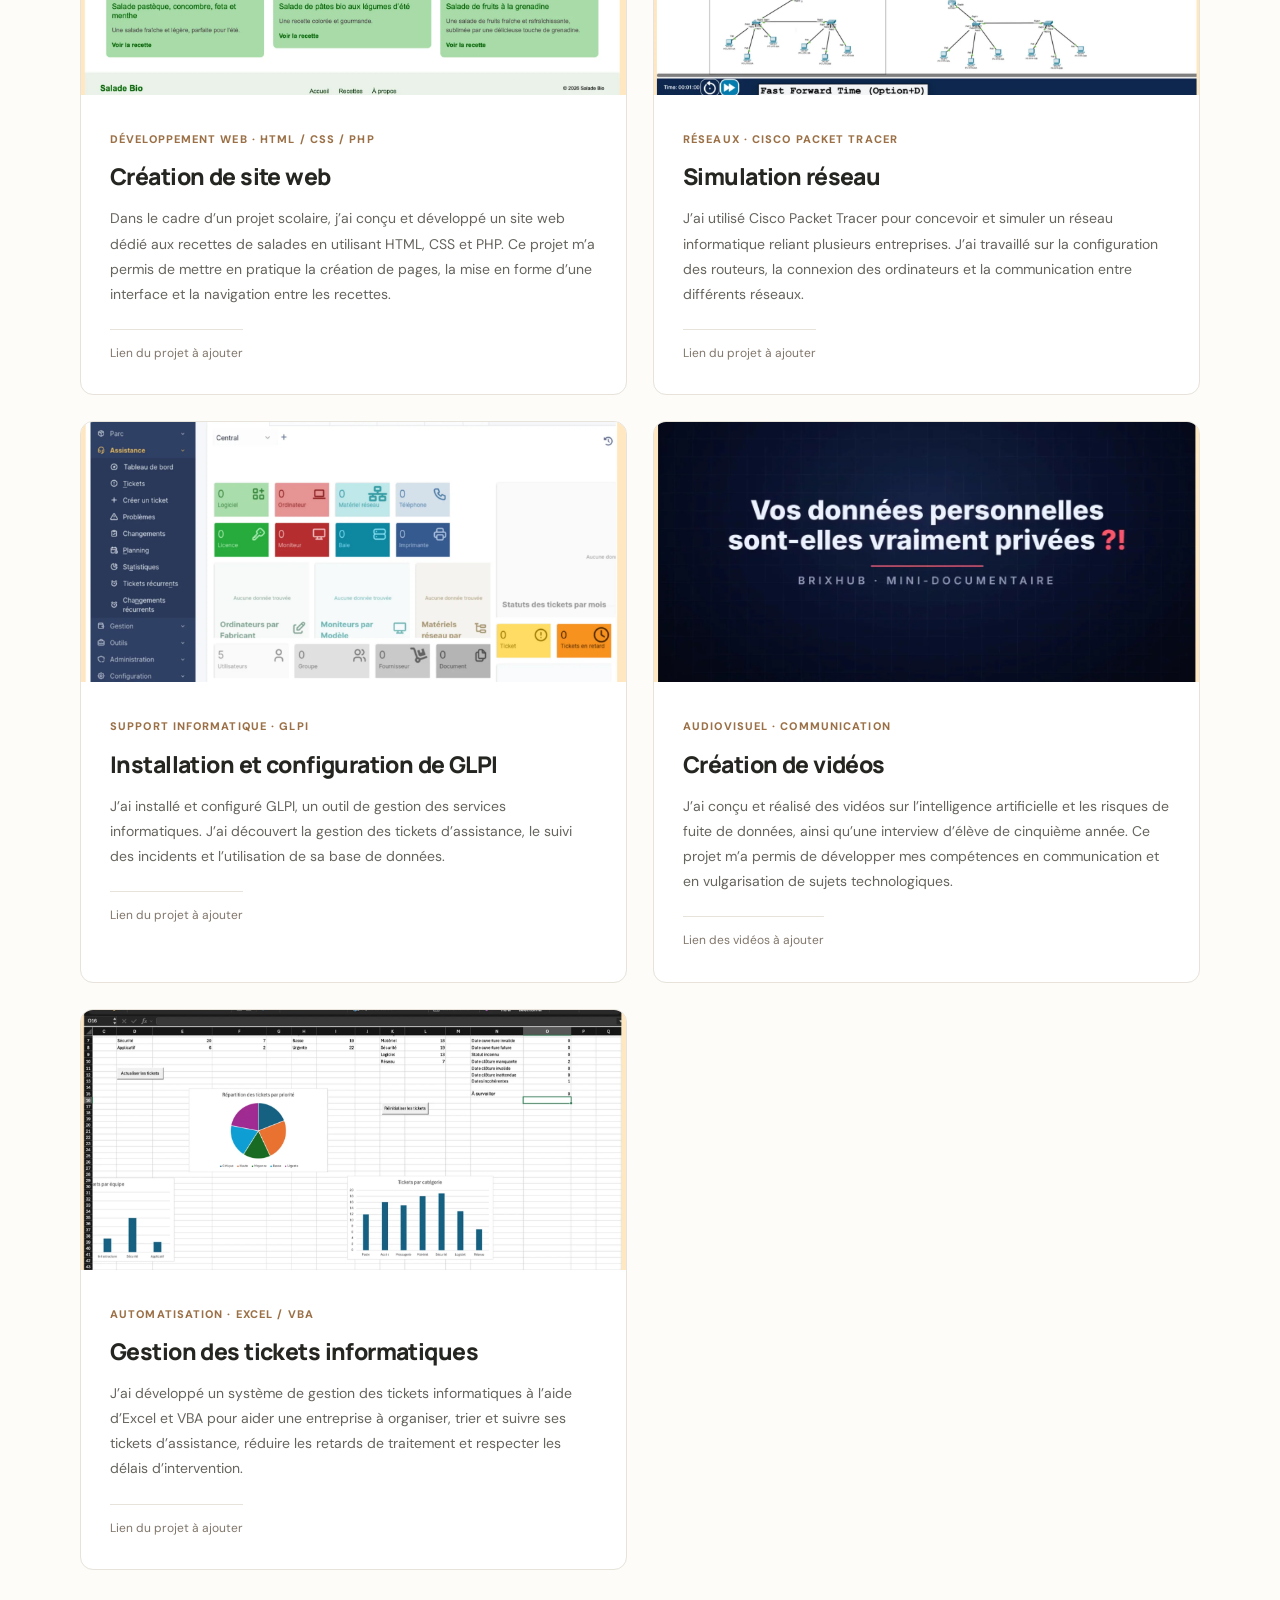
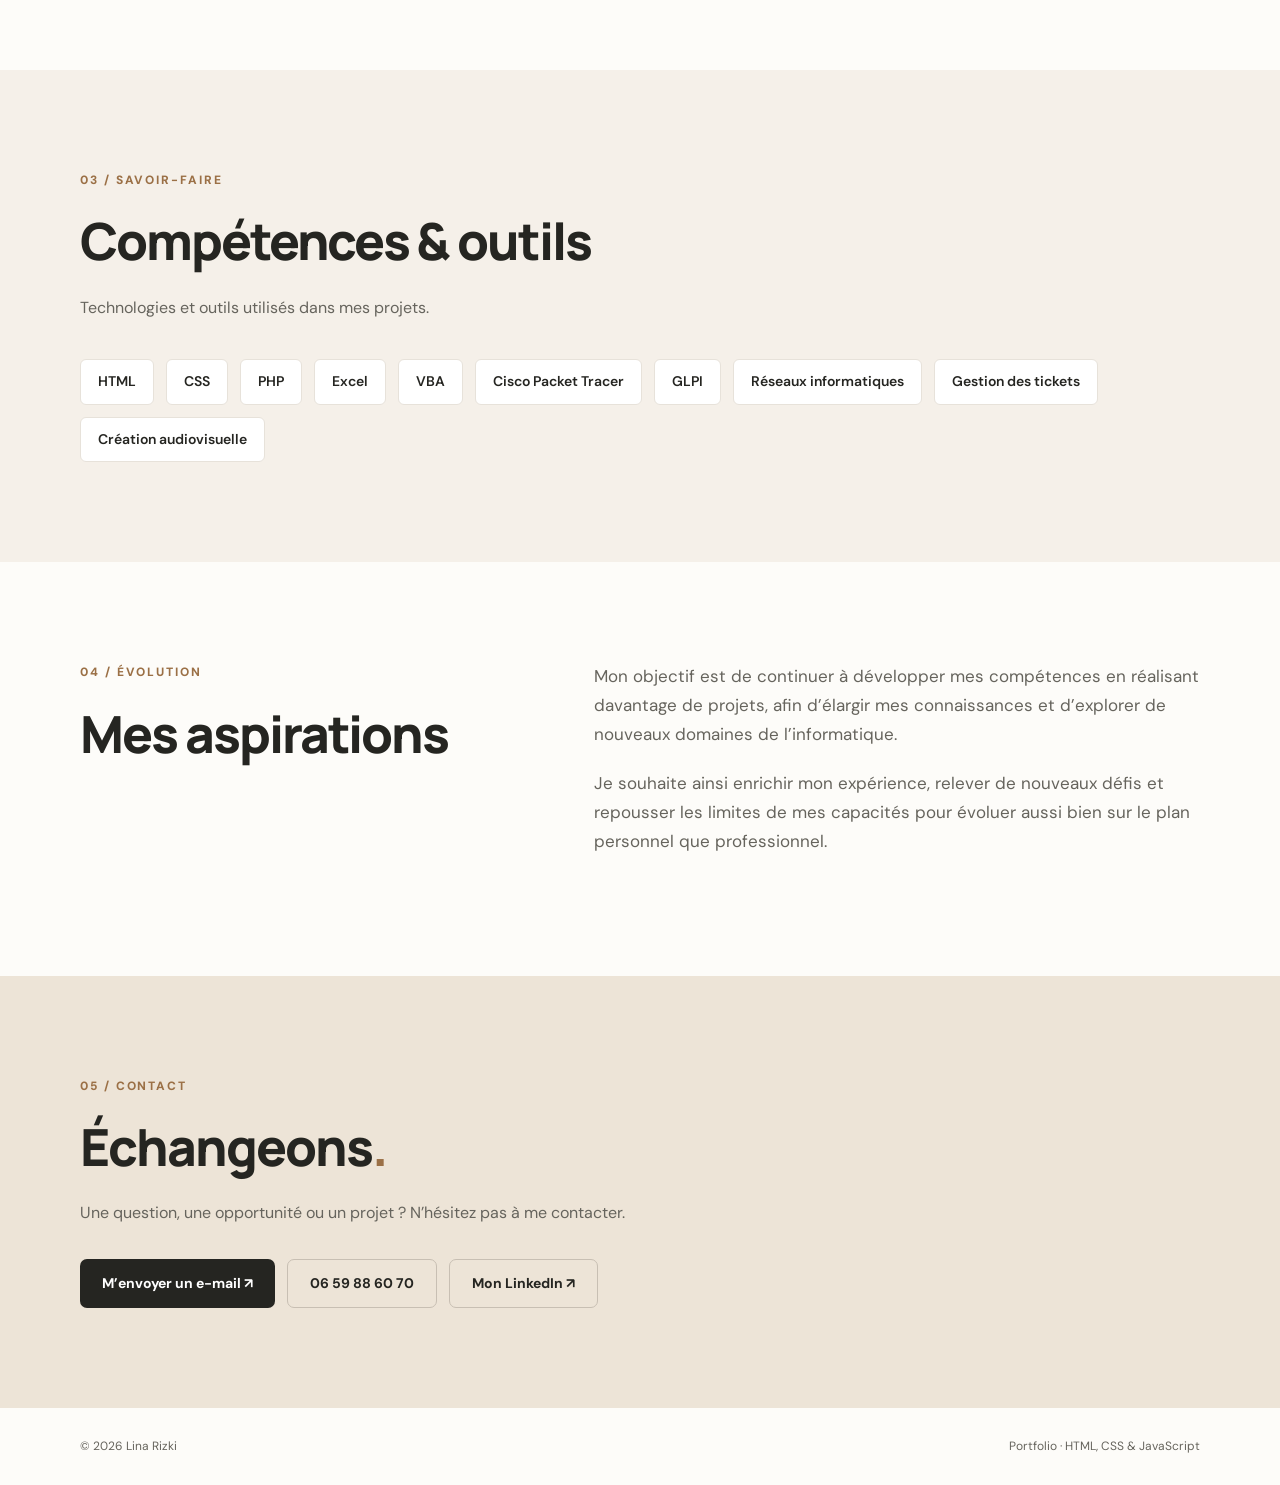
==== commit 1a003858: "mise à jour de github" ====
--- a/index.html
+++ b/index.html
@@ -1,22 +1,417 @@
-<!doctype html>
-<html lang="fr"><head><meta charset="utf-8"><meta name="viewport" content="width=device-width,initial-scale=1"><meta name="description" content="Portfolio informatique de Lina Rizki, étudiante à l’ESGI : développement web, réseaux, GLPI, Excel et VBA."><title>Lina Rizki — Portfolio informatique</title><link rel="stylesheet" href="style.css"></head>
-<body><header class="header"><nav class="wrap nav" aria-label="Navigation principale"><a class="logo" href="#accueil">Lina Rizki<span class="dot">.</span></a><div class="navlinks"><a href="#apropos">À propos</a><a href="#projets">Projets</a><a href="#competences">Compétences</a><a href="#aspirations">Aspirations</a><a href="#contact">Contact</a></div></nav></header>
-<main><section class="hero wrap" id="accueil"><div><p class="kicker">PORTFOLIO INFORMATIQUE · ESGI</p><h1>Bonjour, je suis <em>Lina Rizki.</em></h1><p class="lead">Étudiante en première année d’informatique à l’ESGI, je découvre et explore les différents domaines du numérique à travers des projets concrets.</p><div class="actions"><a class="btn primary" href="#projets">Découvrir mes projets <span aria-hidden="true">↗</span></a><a class="btn outline" href="#contact">Me contacter</a></div></div><div class="hero-art" aria-hidden="true"><span>LR<span class="dot">.</span></span><small>BUILD · LEARN · EXPLORE</small></div></section>
-<section id="apropos" class="band"><div class="wrap section two"><div><p class="kicker">01 / PRÉSENTATION</p><h2>Qui suis-je ?</h2></div><div class="bodycopy"><p>Actuellement étudiante en première année d’informatique à l’ESGI, j’ai eu l’occasion de réaliser différents projets qui m’ont permis de développer mes compétences techniques et de mettre en pratique mes connaissances.</p><p>Ces expériences m’ont également permis de découvrir plusieurs domaines de l’informatique, de renforcer mon autonomie et d’approfondir ma passion pour les nouvelles technologies.</p></div></div></section>
-<section id="projets" class="section wrap"><p class="kicker">02 / RÉALISATIONS</p><h2>Mes projets<span class="dot">.</span></h2><p class="intro">Une sélection de projets réalisés dans le cadre de ma formation.</p><div class="projects">
-<article class="project"><img src="images/site-salades.webp" alt="Capture du site Salade Bio avec ses recettes" loading="lazy"><div class="project-content"><span class="label">DÉVELOPPEMENT WEB · HTML / CSS / PHP</span><h3>Création de site web</h3><p>Dans le cadre d’un projet scolaire, j’ai conçu et développé un site web dédié aux recettes de salades en utilisant HTML, CSS et PHP. Ce projet m’a permis de mettre en pratique la création de pages, la mise en forme d’une interface et la navigation entre les recettes.</p><span class="pending">Lien du projet à ajouter</span></div></article>
-<article class="project"><img src="images/cisco-reseau.webp" alt="Simulation d’un réseau de plusieurs entreprises dans Cisco Packet Tracer" loading="lazy"><div class="project-content"><span class="label">RÉSEAUX · CISCO PACKET TRACER</span><h3>Simulation réseau</h3><p>J’ai utilisé Cisco Packet Tracer pour concevoir et simuler un réseau informatique reliant plusieurs entreprises. J’ai travaillé sur la configuration des routeurs, la connexion des ordinateurs et la communication entre différents réseaux.</p><span class="pending">Lien du projet à ajouter</span></div></article>
-<article class="project"><img src="images/glpi.webp" alt="Capture de l’interface d’administration GLPI" loading="lazy"><div class="project-content"><span class="label">SUPPORT INFORMATIQUE · GLPI</span><h3>Installation et configuration de GLPI</h3><p>J’ai installé et configuré GLPI, un outil de gestion des services informatiques. J’ai découvert la gestion des tickets d’assistance, le suivi des incidents et l’utilisation de sa base de données.</p><span class="pending">Lien du projet à ajouter</span></div></article>
-<article class="project"><img src="images/videos.webp" alt="Extrait de la vidéo sur la confidentialité des données personnelles" loading="lazy"><div class="project-content"><span class="label">AUDIOVISUEL · COMMUNICATION</span><h3>Création de vidéos</h3><p>J’ai conçu et réalisé des vidéos sur l’intelligence artificielle et les risques de fuite de données, ainsi qu’une interview d’élève de cinquième année. Ce projet m’a permis de développer mes compétences en communication et en vulgarisation de sujets technologiques.</p><span class="pending">Lien des vidéos à ajouter</span></div></article>
-<article class="project"><img src="images/excel-vba.webp" alt="Tableau de bord Excel avec graphiques de suivi des tickets" loading="lazy"><div class="project-content"><span class="label">AUTOMATISATION · EXCEL / VBA</span><h3>Gestion des tickets informatiques</h3><p>J’ai développé un système de gestion des tickets informatiques à l’aide d’Excel et VBA pour aider une entreprise à organiser, trier et suivre ses tickets d’assistance, réduire les retards de traitement et respecter les délais d’intervention.</p><span class="pending">Lien du projet à ajouter</span></div></article>
-</div></section>
-<section id="competences" class="band"><div class="wrap section"><p class="kicker">03 / SAVOIR-FAIRE</p><h2>Compétences & outils</h2><p class="intro">Technologies et outils utilisés dans mes projets.</p><div class="skills"><span>HTML</span><span>CSS</span><span>PHP</span><span>Excel</span><span>VBA</span><span>Cisco Packet Tracer</span><span>GLPI</span><span>Réseaux informatiques</span><span>Gestion des tickets</span><span>Création audiovisuelle</span></div></div></section>
-<section id="aspirations" class="wrap section two"><div><p class="kicker">04 / ÉVOLUTION</p><h2>Mes aspirations</h2></div><div class="bodycopy"><p>Mon objectif est de continuer à développer mes compétences en réalisant davantage de projets, afin d’élargir mes connaissances et d’explorer de nouveaux domaines de l’informatique.</p><p>Je souhaite ainsi enrichir mon expérience, relever de nouveaux défis et repousser les limites de mes capacités pour évoluer aussi bien sur le plan personnel que professionnel.</p></div></section>
-<section id="contact" class="contact"><div class="wrap section"><p class="kicker">05 / CONTACT</p><h2>Échangeons<span class="dot">.</span></h2><p>Une question, une opportunité ou un projet ? N’hésitez pas à me contacter.</p><div class="actions"><a class="btn primary" href="mailto:lina8riz@gmail.com">M’envoyer un e-mail ↗</a><a class="btn outline" href="tel:+33659886070">06 59 88 60 70</a><a href="https://www.linkedin.com/in/lina-rizki-45ab68446/"
-   class="btn btn-outline"
-   target="_blank"
-   rel="noopener noreferrer">
-   Mon LinkedIn ↗
-</a></div></div></section>
-</main>
-<footer><div class="wrap footer"><span>© <span id="year"></span> Lina Rizki</span><span>Portfolio · HTML, CSS & JavaScript</span></div></footer><script src="script.js"></script></body></html>+
+<!DOCTYPE html>
+<html lang="fr">
+
+<head>
+    <meta charset="UTF-8">
+    <meta name="viewport" content="width=device-width, initial-scale=1.0">
+
+    <meta name="description" content="Portfolio informatique de Lina Rizki, étudiante à l'ESGI : développement web, réseaux, GLPI, Excel et VBA.">
+
+    <title>Lina Rizki — Portfolio informatique</title>
+
+    <link rel="stylesheet" href="style.css">
+</head>
+
+<body>
+
+    <!-- NAVIGATION -->
+    <header class="header">
+        <nav class="wrap nav" aria-label="Navigation principale">
+
+            <a class="logo" href="#accueil">
+                Lina Rizki<span class="dot">.</span>
+            </a>
+
+            <div class="navlinks">
+                <a href="#apropos">À propos</a>
+                <a href="#projets">Projets</a>
+                <a href="#competences">Compétences</a>
+                <a href="#aspirations">Aspirations</a>
+                <a href="#contact">Contact</a>
+            </div>
+
+        </nav>
+    </header>
+
+    <main>
+
+        <!-- ACCUEIL -->
+        <section class="hero wrap" id="accueil">
+
+            <div>
+                <p class="kicker">PORTFOLIO INFORMATIQUE · ESGI</p>
+
+                <h1>
+                    Bonjour, je suis
+                    <em>Lina Rizki.</em>
+                </h1>
+
+                <p class="lead">
+                    Étudiante en première année d’informatique à l’ESGI,
+                    je découvre et explore les différents domaines du
+                    numérique à travers des projets concrets.
+                </p>
+
+                <div class="actions">
+
+                    <a class="btn primary" href="#projets">
+                        Découvrir mes projets
+                        <span aria-hidden="true">↗</span>
+                    </a>
+
+                    <a class="btn outline" href="#contact">
+                        Me contacter
+                    </a>
+
+                </div>
+            </div>
+
+            <div class="hero-art" aria-hidden="true">
+                <span>LR<span class="dot">.</span></span>
+                <small>BUILD · LEARN · EXPLORE</small>
+            </div>
+
+        </section>
+
+        <!-- PRÉSENTATION -->
+        <section id="apropos" class="band">
+
+            <div class="wrap section two">
+
+                <div>
+                    <p class="kicker">01 / PRÉSENTATION</p>
+                    <h2>Qui suis-je ?</h2>
+                </div>
+
+                <div class="bodycopy">
+
+                    <p>
+                        Actuellement étudiante en première année
+                        d’informatique à l’ESGI, j’ai eu l’occasion de
+                        réaliser différents projets qui m’ont permis de
+                        développer mes compétences techniques et de
+                        mettre en pratique mes connaissances.
+                    </p>
+
+                    <p>
+                        Ces expériences m’ont également permis de
+                        découvrir plusieurs domaines de l’informatique,
+                        de renforcer mon autonomie et d’approfondir
+                        ma passion pour les nouvelles technologies.
+                    </p>
+
+                </div>
+
+            </div>
+        </section>
+
+        <!-- PROJETS -->
+        <section id="projets" class="section wrap">
+
+            <p class="kicker">02 / RÉALISATIONS</p>
+
+            <h2>Mes projets<span class="dot">.</span></h2>
+
+            <p class="intro">
+                Une sélection de projets réalisés dans le cadre
+                de ma formation.
+            </p>
+
+            <div class="projects">
+
+                <!-- PROJET 1 -->
+                <article class="project">
+
+                    <img
+                        src="images/site-salades.webp"
+                        alt="Capture du site Salade Bio avec ses recettes"
+                        loading="lazy"
+                    >
+
+                    <div class="project-content">
+
+                        <span class="label">
+                            DÉVELOPPEMENT WEB · HTML / CSS / PHP
+                        </span>
+
+                        <h3>Création de site web</h3>
+
+                        <p>
+                            Dans le cadre d’un projet scolaire, j’ai conçu
+                            et développé un site web dédié aux recettes
+                            de salades en utilisant HTML, CSS et PHP.
+                            Ce projet m’a permis de mettre en pratique
+                            la création de pages, la mise en forme
+                            d’une interface et la navigation entre
+                            les recettes.
+                        </p>
+
+                        <span class="pending">
+                            Lien du projet à ajouter
+                        </span>
+
+                    </div>
+                </article>
+
+                <!-- PROJET 2 -->
+                <article class="project">
+
+                    <img
+                        src="images/cisco-reseau.webp"
+                        alt="Simulation d’un réseau de plusieurs entreprises dans Cisco Packet Tracer"
+                        loading="lazy"
+                    >
+
+                    <div class="project-content">
+
+                        <span class="label">
+                            RÉSEAUX · CISCO PACKET TRACER
+                        </span>
+
+                        <h3>Simulation réseau</h3>
+
+                        <p>
+                            J’ai utilisé Cisco Packet Tracer pour
+                            concevoir et simuler un réseau informatique
+                            reliant plusieurs entreprises. J’ai travaillé
+                            sur la configuration des routeurs, la connexion
+                            des ordinateurs et la communication entre
+                            différents réseaux.
+                        </p>
+
+                        <span class="pending">
+                            Lien du projet à ajouter
+                        </span>
+
+                    </div>
+                </article>
+
+                <!-- PROJET 3 -->
+                <article class="project">
+
+                    <img
+                        src="images/glpi.webp"
+                        alt="Capture de l’interface d’administration GLPI"
+                        loading="lazy"
+                    >
+
+                    <div class="project-content">
+
+                        <span class="label">
+                            SUPPORT INFORMATIQUE · GLPI
+                        </span>
+
+                        <h3>Installation et configuration de GLPI</h3>
+
+                        <p>
+                            J’ai installé et configuré GLPI, un outil
+                            de gestion des services informatiques.
+                            J’ai découvert la gestion des tickets
+                            d’assistance, le suivi des incidents et
+                            l’utilisation de sa base de données.
+                        </p>
+
+                        <span class="pending">
+                            Lien du projet à ajouter
+                        </span>
+
+                    </div>
+                </article>
+
+                <!-- PROJET 4 -->
+                <article class="project">
+
+                    <img
+                        src="images/videos.webp"
+                        alt="Extrait de la vidéo sur la confidentialité des données personnelles"
+                        loading="lazy"
+                    >
+
+                    <div class="project-content">
+
+                        <span class="label">
+                            AUDIOVISUEL · COMMUNICATION
+                        </span>
+
+                        <h3>Création de vidéos</h3>
+
+                        <p>
+                            J’ai conçu et réalisé des vidéos sur
+                            l’intelligence artificielle et les risques
+                            de fuite de données, ainsi qu’une interview
+                            d’élève de cinquième année. Ce projet m’a
+                            permis de développer mes compétences en
+                            communication et en vulgarisation de
+                            sujets technologiques.
+                        </p>
+
+                        <span class="pending">
+                            Lien des vidéos à ajouter
+                        </span>
+
+                    </div>
+                </article>
+
+                <!-- PROJET 5 -->
+                <article class="project">
+
+                    <img
+                        src="images/excel-vba.webp"
+                        alt="Tableau de bord Excel avec graphiques de suivi des tickets"
+                        loading="lazy"
+                    >
+
+                    <div class="project-content">
+
+                        <span class="label">
+                            AUTOMATISATION · EXCEL / VBA
+                        </span>
+
+                        <h3>Gestion des tickets informatiques</h3>
+
+                        <p>
+                            J’ai développé un système de gestion des
+                            tickets informatiques à l’aide d’Excel et VBA
+                            pour aider une entreprise à organiser,
+                            trier et suivre ses tickets d’assistance,
+                            réduire les retards de traitement et
+                            respecter les délais d’intervention.
+                        </p>
+
+                        <span class="pending">
+                            Lien du projet à ajouter
+                        </span>
+
+                    </div>
+                </article>
+
+            </div>
+        </section>
+
+        <!-- COMPÉTENCES -->
+        <section id="competences" class="band">
+
+            <div class="wrap section">
+
+                <p class="kicker">03 / SAVOIR-FAIRE</p>
+
+                <h2>Compétences & outils</h2>
+
+                <p class="intro">
+                    Technologies et outils utilisés dans mes projets.
+                </p>
+
+                <div class="skills">
+                    <span>HTML</span>
+                    <span>CSS</span>
+                    <span>PHP</span>
+                    <span>Excel</span>
+                    <span>VBA</span>
+                    <span>Cisco Packet Tracer</span>
+                    <span>GLPI</span>
+                    <span>Réseaux informatiques</span>
+                    <span>Gestion des tickets</span>
+                    <span>Création audiovisuelle</span>
+                </div>
+
+            </div>
+        </section>
+
+        <!-- ASPIRATIONS -->
+        <section id="aspirations" class="wrap section two">
+
+            <div>
+                <p class="kicker">04 / ÉVOLUTION</p>
+                <h2>Mes aspirations</h2>
+            </div>
+
+            <div class="bodycopy">
+
+                <p>
+                    Mon objectif est de continuer à développer mes
+                    compétences en réalisant davantage de projets,
+                    afin d’élargir mes connaissances et d’explorer
+                    de nouveaux domaines de l’informatique.
+                </p>
+
+                <p>
+                    Je souhaite ainsi enrichir mon expérience,
+                    relever de nouveaux défis et repousser les
+                    limites de mes capacités pour évoluer aussi
+                    bien sur le plan personnel que professionnel.
+                </p>
+
+            </div>
+        </section>
+
+        <!-- CONTACT -->
+        <section id="contact" class="contact">
+
+            <div class="wrap section">
+
+                <p class="kicker">05 / CONTACT</p>
+
+                <h2>
+                    Échangeons<span class="dot">.</span>
+                </h2>
+
+                <p>
+                    Une question, une opportunité ou un projet ?
+                    N’hésitez pas à me contacter.
+                </p>
+
+                <div class="actions">
+
+                    <!-- BOUTON EMAIL -->
+                    <a
+                        class="btn primary"
+                        href="mailto:lina8riz@gmail.com"
+                    >
+                        M’envoyer un e-mail ↗
+                    </a>
+
+                    <!-- BOUTON TÉLÉPHONE -->
+                    <a
+                        class="btn outline"
+                        href="tel:+33659886070"
+                    >
+                        06 59 88 60 70
+                    </a>
+
+                    <!-- BOUTON LINKEDIN CORRIGÉ -->
+                    <a
+                        class="btn outline"
+                        href="https://www.linkedin.com/in/lina-rizki-45ab68446/"
+                        target="_blank"
+                        rel="noopener noreferrer"
+                    >
+                        Mon LinkedIn ↗
+                    </a>
+
+                </div>
+
+            </div>
+        </section>
+
+    </main>
+
+    <!-- PIED DE PAGE -->
+    <footer>
+        <div class="wrap footer">
+
+            <span>
+                © <span id="year"></span> Lina Rizki
+            </span>
+
+            <span>
+                Portfolio · HTML, CSS & JavaScript
+            </span>
+
+        </div>
+    </footer>
+
+    <script src="script.js"></script>
+
+</body>
+</html>
--- a/style.css
+++ b/style.css
@@ -1,2 +1,21 @@
 @import url('https://fonts.googleapis.com/css2?family=DM+Sans:wght@400;500;600;700&family=Manrope:wght@400;500;600;700;800&display=swap');
-:root{--bg:#fdfcf9;--ink:#252521;--muted:#66645d;--accent:#9b7046;--soft:#f5f0e9;--border:#e7e2da}*{box-sizing:border-box}html{scroll-behavior:smooth}body{margin:0;background:var(--bg);color:var(--ink);font:16px/1.7 'DM Sans',Arial,sans-serif}a{color:inherit;text-decoration:none}a:focus-visible{outline:3px solid var(--accent);outline-offset:4px}.wrap{width:min(1120px,calc(100% - 48px));margin:auto}.header{position:sticky;top:0;z-index:10;background:rgba(253,252,249,.95);border-bottom:1px solid var(--border);backdrop-filter:blur(12px)}.nav{min-height:80px;display:flex;align-items:center;justify-content:space-between;gap:25px}.logo{font:800 20px 'Manrope',sans-serif}.dot{color:var(--accent)}.navlinks{display:flex;gap:24px;flex-wrap:wrap}.navlinks a{font-size:13px;font-weight:600;color:var(--muted)}.navlinks a:hover{color:var(--accent)}.hero{min-height:620px;display:grid;grid-template-columns:1.3fr .7fr;gap:65px;align-items:center;padding-block:100px}.kicker{font-size:12px;font-weight:800;letter-spacing:.16em;color:var(--accent);margin:0 0 20px}.hero h1{font:800 clamp(44px,6vw,80px)/1.12 'Manrope',sans-serif;letter-spacing:-.055em;margin:0 0 28px}.hero h1 em{font-style:normal;color:var(--accent)}.lead{font-size:19px;line-height:1.75;color:var(--muted);max-width:640px}.actions{display:flex;gap:12px;flex-wrap:wrap;margin-top:32px}.btn{display:inline-flex;align-items:center;justify-content:center;min-height:49px;padding:12px 22px;border-radius:7px;font-weight:700;font-size:14px;transition:transform .2s,background .2s}.btn:hover{transform:translateY(-2px)}.primary{background:var(--ink);color:white}.primary:hover{background:var(--accent)}.outline{border:1px solid #c8bfb3}.hero-art{height:320px;background:var(--soft);border:1px solid var(--border);border-radius:180px 180px 12px 12px;display:flex;flex-direction:column;align-items:center;justify-content:center}.hero-art>span{font:800 92px 'Manrope',sans-serif;letter-spacing:-.09em}.hero-art small{letter-spacing:.18em;font-size:10px;color:var(--muted)}.section{padding-block:100px}.band{background:var(--soft)}.two{display:grid;grid-template-columns:1fr 1.35fr;gap:65px}.section h2{font:800 clamp(32px,4vw,52px)/1.2 'Manrope',sans-serif;letter-spacing:-.04em;margin:0 0 22px}.bodycopy p{margin:0 0 20px;color:var(--muted);font-size:17px}.intro{color:var(--muted);margin:0 0 38px}.projects{display:grid;grid-template-columns:repeat(2,minmax(0,1fr));gap:26px}.project{border:1px solid var(--border);background:white;border-radius:13px;overflow:hidden;transition:transform .2s,box-shadow .2s}.project:hover{transform:translateY(-4px);box-shadow:0 15px 40px #2d23100e}.project img{width:100%;height:260px;display:block;object-fit:cover;object-position:center;background:var(--soft)}.project-content{padding:29px}.label{font-size:11px;letter-spacing:.1em;color:var(--accent);font-weight:800}.project h3{font:800 23px/1.35 'Manrope',sans-serif;letter-spacing:-.025em;margin:10px 0}.project p{color:var(--muted);font-size:14px;line-height:1.8}.pending{display:inline-block;color:#80766b;font-size:12px;border-top:1px solid var(--border);padding-top:13px;margin-top:8px}.skills{display:flex;flex-wrap:wrap;gap:12px}.skills span{background:white;border:1px solid var(--border);padding:10px 17px;border-radius:6px;font-size:14px;font-weight:600}.contact{background:#ede4d7}.contact p:not(.kicker){color:var(--muted)}.footer{padding:28px 0;display:flex;justify-content:space-between;gap:15px;font-size:12px;color:var(--muted)}@media(max-width:760px){.wrap{width:min(100% - 32px,1120px)}.nav{padding:15px 0;align-items:flex-start;flex-direction:column;gap:10px}.navlinks{gap:12px 18px}.hero{grid-template-columns:1fr;min-height:auto;padding-block:70px;gap:35px}.hero-art{height:200px;border-radius:12px}.hero-art>span{font-size:65px}.two,.projects{grid-template-columns:1fr}.section{padding-block:70px}.project img{height:220px}.footer{flex-direction:column}}@media(prefers-reduced-motion:reduce){html{scroll-behavior:auto}*,*:before,*:after{transition:none!important}}+:root{--bg:#fdfcf9;--ink:#252521;--muted:#66645d;--accent:#9b7046;--soft:#f5f0e9;--border:#e7e2da}*{box-sizing:border-box}html{scroll-behavior:smooth}body{margin:0;background:var(--bg);color:var(--ink);font:16px/1.7 'DM Sans',Arial,sans-serif}a{color:inherit;text-decoration:none}a:focus-visible{outline:3px solid var(--accent);outline-offset:4px}.wrap{width:min(1120px,calc(100% - 48px));margin:auto}.header{position:sticky;top:0;z-index:10;background:rgba(253,252,249,.95);border-bottom:1px solid var(--border);backdrop-filter:blur(12px)}.nav{min-height:80px;display:flex;align-items:center;justify-content:space-between;gap:25px}.logo{font:800 20px 'Manrope',sans-serif}.dot{color:var(--accent)}.navlinks{display:flex;gap:24px;flex-wrap:wrap}.navlinks a{font-size:13px;font-weight:600;color:var(--muted)}.navlinks a:hover{color:var(--accent)}.hero{min-height:620px;display:grid;grid-template-columns:1.3fr .7fr;gap:65px;align-items:center;padding-block:100px}.kicker{font-size:12px;font-weight:800;letter-spacing:.16em;color:var(--accent);margin:0 0 20px}.hero h1{font:800 clamp(44px,6vw,80px)/1.12 'Manrope',sans-serif;letter-spacing:-.055em;margin:0 0 28px}.hero h1 em{font-style:normal;color:var(--accent)}.lead{font-size:19px;line-height:1.75;color:var(--muted);max-width:640px}.actions{display:flex;gap:12px;flex-wrap:wrap;margin-top:32px}.btn{display:inline-flex;align-items:center;justify-content:center;min-height:49px;padding:12px 22px;border-radius:7px;font-weight:700;font-size:14px;transition:transform .2s,background .2s}.btn:hover{transform:translateY(-2px)}.primary{background:var(--ink);color:white}.primary:hover{background:var(--accent)}.outline{border:1px solid #c8bfb3}.hero-art{height:320px;background:var(--soft);border:1px solid var(--border);border-radius:180px 180px 12px 12px;display:flex;flex-direction:column;align-items:center;justify-content:center}.hero-art>span{font:800 92px 'Manrope',sans-serif;letter-spacing:-.09em}.hero-art small{letter-spacing:.18em;font-size:10px;color:var(--muted)}.section{padding-block:100px}.band{background:var(--soft)}.two{display:grid;grid-template-columns:1fr 1.35fr;gap:65px}.section h2{font:800 clamp(32px,4vw,52px)/1.2 'Manrope',sans-serif;letter-spacing:-.04em;margin:0 0 22px}.bodycopy p{margin:0 0 20px;color:var(--muted);font-size:17px}.intro{color:var(--muted);margin:0 0 38px}.projects{display:grid;grid-template-columns:repeat(2,minmax(0,1fr));gap:26px}.project{border:1px solid var(--border);background:white;border-radius:13px;overflow:hidden;transition:transform .2s,box-shadow .2s}.project:hover{transform:translateY(-4px);box-shadow:0 15px 40px #2d23100e}.project img{width:100%;height:260px;display:block;object-fit:cover;object-position:center;background:var(--soft)}.project-content{padding:29px}.label{font-size:11px;letter-spacing:.1em;color:var(--accent);font-weight:800}.project h3{font:800 23px/1.35 'Manrope',sans-serif;letter-spacing:-.025em;margin:10px 0}.project p{color:var(--muted);font-size:14px;line-height:1.8}.pending{display:inline-block;color:#80766b;font-size:12px;border-top:1px solid var(--border);padding-top:13px;margin-top:8px}.skills{display:flex;flex-wrap:wrap;gap:12px}.skills span{background:white;border:1px solid var(--border);padding:10px 17px;border-radius:6px;font-size:14px;font-weight:600}.contact{background:#ede4d7}.contact p:not(.kicker){color:var(--muted)}.footer{padding:28px 0;display:flex;justify-content:space-between;gap:15px;font-size:12px;color:var(--muted)}@media(max-width:760px){.wrap{width:min(100% - 32px,1120px)}.nav{padding:15px 0;align-items:flex-start;flex-direction:column;gap:10px}.navlinks{gap:12px 18px}.hero{grid-template-columns:1fr;min-height:auto;padding-block:70px;gap:35px}.hero-art{height:200px;border-radius:12px}.hero-art>span{font-size:65px}.two,.projects{grid-template-columns:1fr}.section{padding-block:70px}.project img{height:220px}.footer{flex-direction:column}}@media(prefers-reduced-motion:reduce){html{scroll-behavior:auto}*,*:before,*:after{transition:none!important}}
+
+.btn-linkedin {
+    display: inline-flex;
+    align-items: center;
+    justify-content: center;
+    padding: 14px 24px;
+    border: 1px solid #c9c0b4;
+    border-radius: 8px;
+    background-color: transparent;
+    color: #252525;
+    font-weight: 600;
+    text-decoration: none;
+    transition: all 0.3s ease;
+}
+
+.btn-linkedin:hover {
+    background-color: #252525;
+    color: #ffffff;
+}
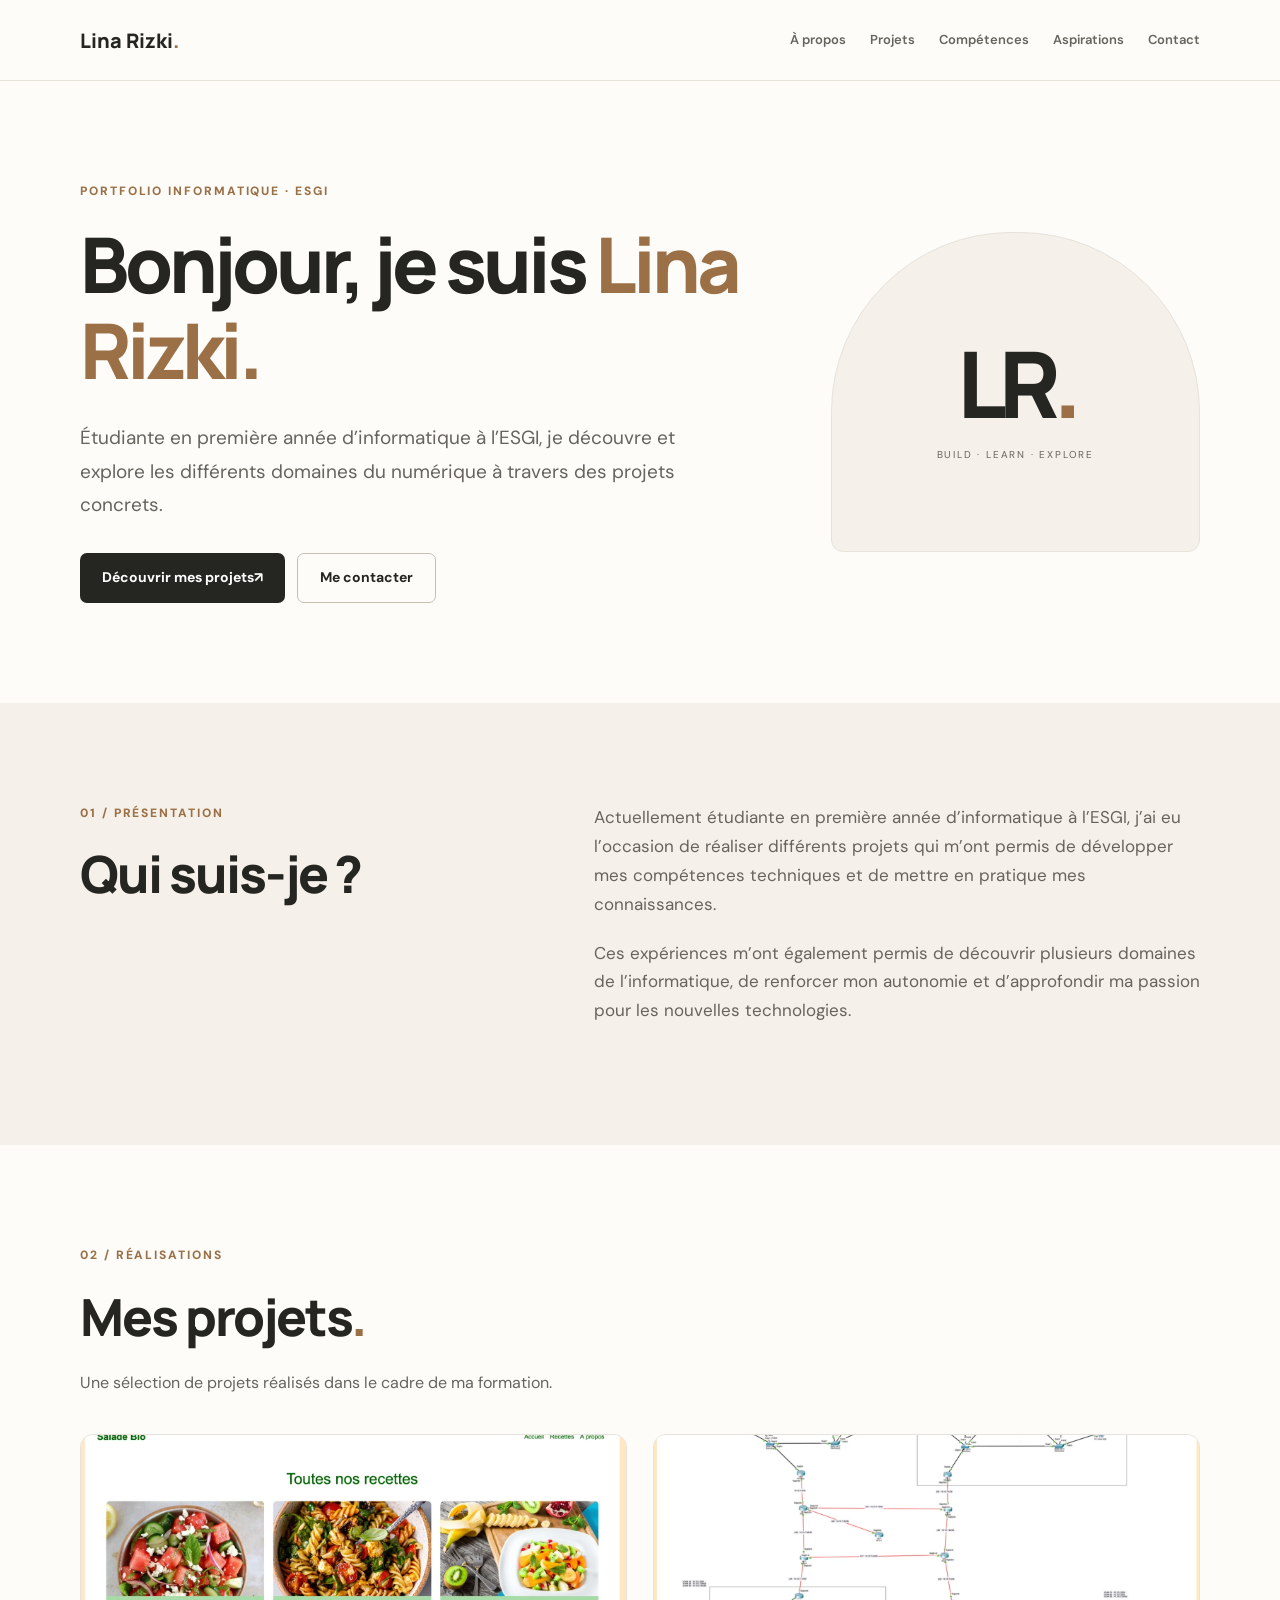
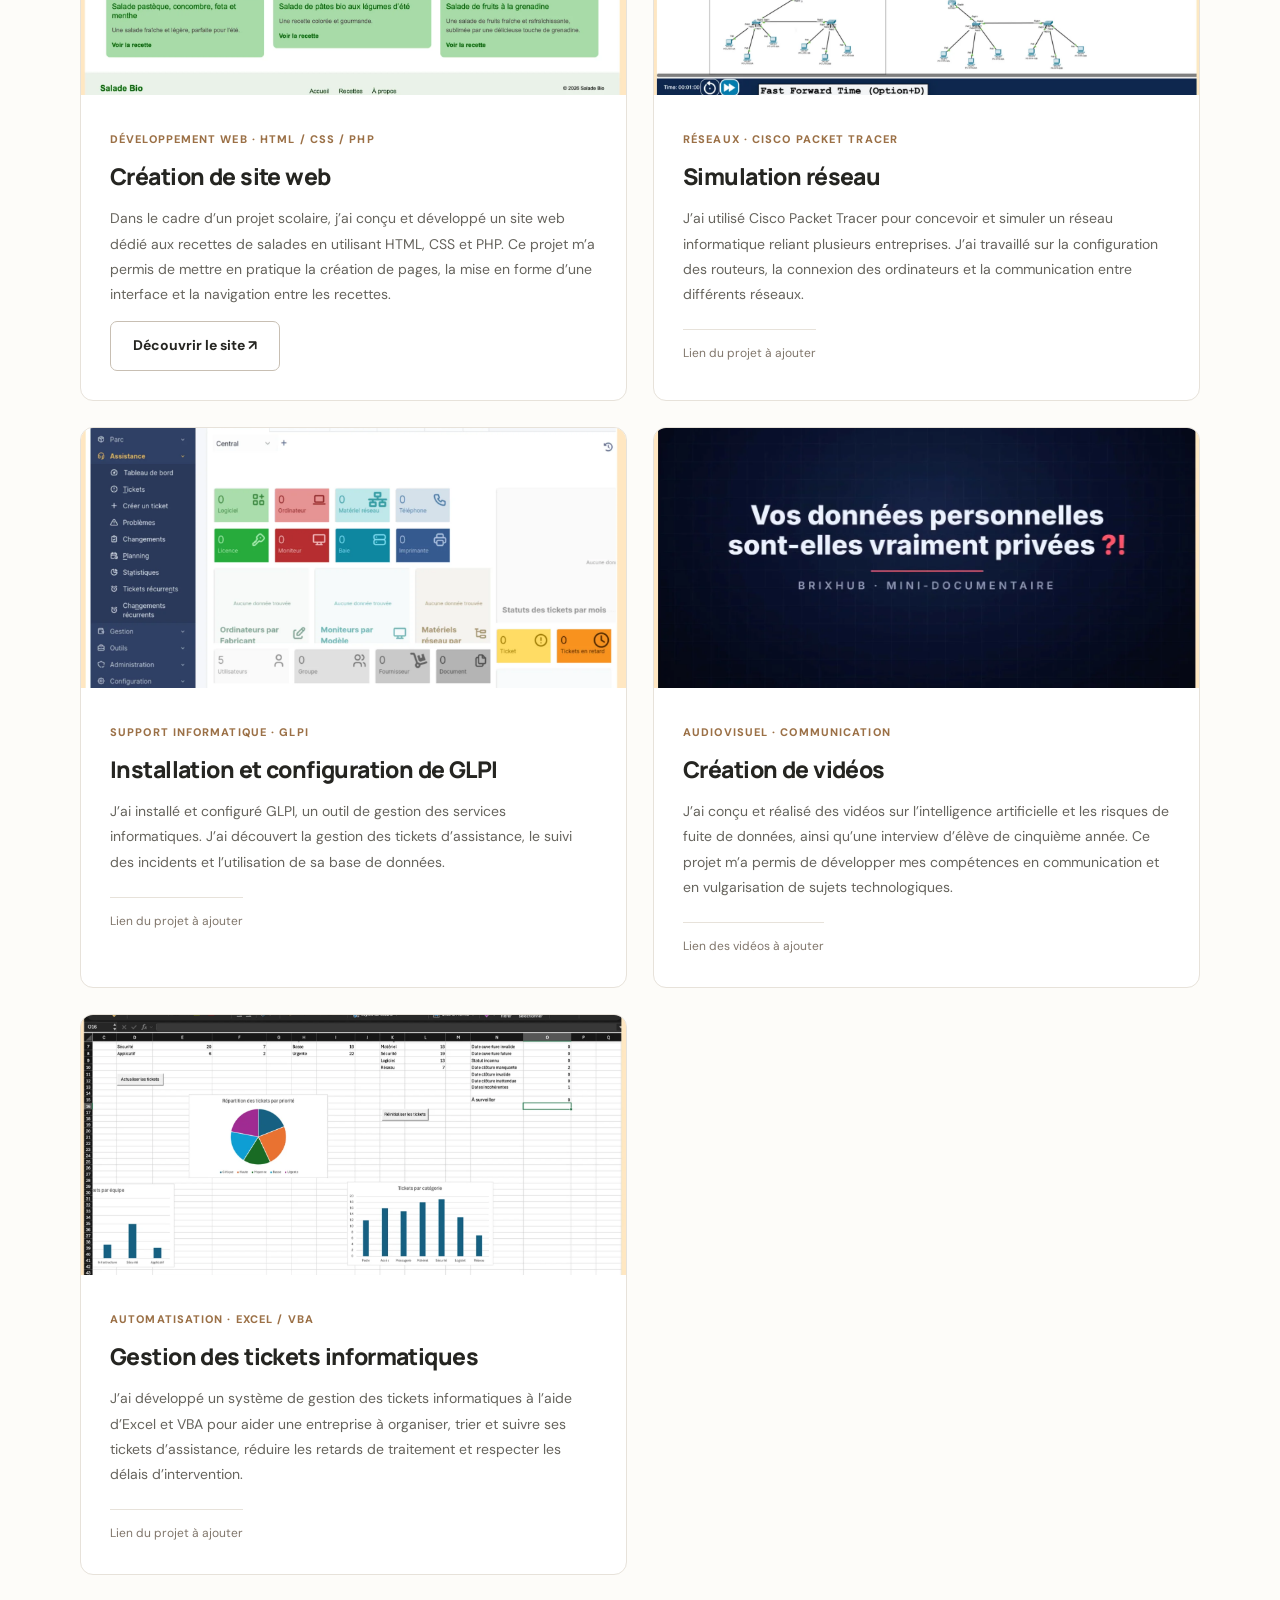
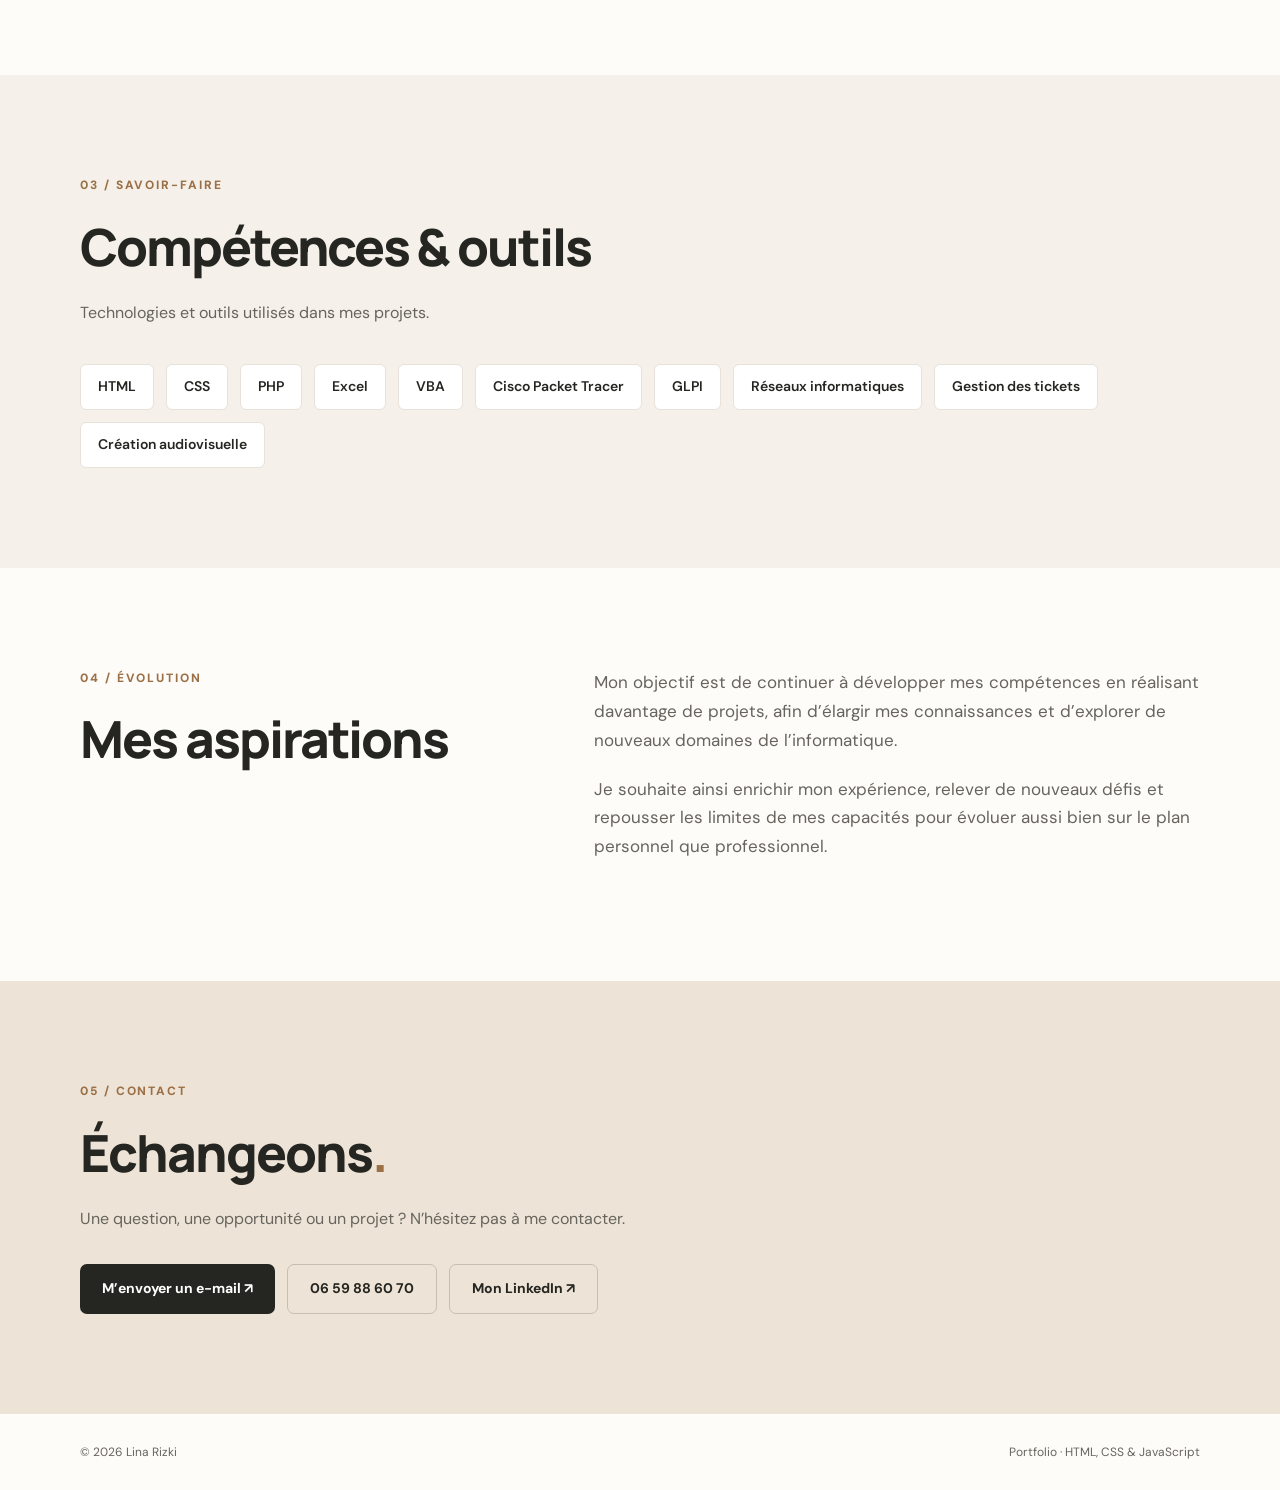
==== commit ce8375eb: "ajout du lien site web" ====
--- a/index.html
+++ b/index.html
@@ -147,9 +147,16 @@
                             les recettes.
                         </p>
 
-                        <span class="pending">
-                            Lien du projet à ajouter
-                        </span>
+                        
+<a
+    class="btn outline"
+    href="https://linariz.github.io/salade-bio/"
+    target="_blank"
+    rel="noopener noreferrer"
+>
+    Découvrir le site ↗
+</a>
+
 
                     </div>
                 </article>
--- a/style.css
+++ b/style.css
@@ -1,21 +1,405 @@
+
 @import url('https://fonts.googleapis.com/css2?family=DM+Sans:wght@400;500;600;700&family=Manrope:wght@400;500;600;700;800&display=swap');
-:root{--bg:#fdfcf9;--ink:#252521;--muted:#66645d;--accent:#9b7046;--soft:#f5f0e9;--border:#e7e2da}*{box-sizing:border-box}html{scroll-behavior:smooth}body{margin:0;background:var(--bg);color:var(--ink);font:16px/1.7 'DM Sans',Arial,sans-serif}a{color:inherit;text-decoration:none}a:focus-visible{outline:3px solid var(--accent);outline-offset:4px}.wrap{width:min(1120px,calc(100% - 48px));margin:auto}.header{position:sticky;top:0;z-index:10;background:rgba(253,252,249,.95);border-bottom:1px solid var(--border);backdrop-filter:blur(12px)}.nav{min-height:80px;display:flex;align-items:center;justify-content:space-between;gap:25px}.logo{font:800 20px 'Manrope',sans-serif}.dot{color:var(--accent)}.navlinks{display:flex;gap:24px;flex-wrap:wrap}.navlinks a{font-size:13px;font-weight:600;color:var(--muted)}.navlinks a:hover{color:var(--accent)}.hero{min-height:620px;display:grid;grid-template-columns:1.3fr .7fr;gap:65px;align-items:center;padding-block:100px}.kicker{font-size:12px;font-weight:800;letter-spacing:.16em;color:var(--accent);margin:0 0 20px}.hero h1{font:800 clamp(44px,6vw,80px)/1.12 'Manrope',sans-serif;letter-spacing:-.055em;margin:0 0 28px}.hero h1 em{font-style:normal;color:var(--accent)}.lead{font-size:19px;line-height:1.75;color:var(--muted);max-width:640px}.actions{display:flex;gap:12px;flex-wrap:wrap;margin-top:32px}.btn{display:inline-flex;align-items:center;justify-content:center;min-height:49px;padding:12px 22px;border-radius:7px;font-weight:700;font-size:14px;transition:transform .2s,background .2s}.btn:hover{transform:translateY(-2px)}.primary{background:var(--ink);color:white}.primary:hover{background:var(--accent)}.outline{border:1px solid #c8bfb3}.hero-art{height:320px;background:var(--soft);border:1px solid var(--border);border-radius:180px 180px 12px 12px;display:flex;flex-direction:column;align-items:center;justify-content:center}.hero-art>span{font:800 92px 'Manrope',sans-serif;letter-spacing:-.09em}.hero-art small{letter-spacing:.18em;font-size:10px;color:var(--muted)}.section{padding-block:100px}.band{background:var(--soft)}.two{display:grid;grid-template-columns:1fr 1.35fr;gap:65px}.section h2{font:800 clamp(32px,4vw,52px)/1.2 'Manrope',sans-serif;letter-spacing:-.04em;margin:0 0 22px}.bodycopy p{margin:0 0 20px;color:var(--muted);font-size:17px}.intro{color:var(--muted);margin:0 0 38px}.projects{display:grid;grid-template-columns:repeat(2,minmax(0,1fr));gap:26px}.project{border:1px solid var(--border);background:white;border-radius:13px;overflow:hidden;transition:transform .2s,box-shadow .2s}.project:hover{transform:translateY(-4px);box-shadow:0 15px 40px #2d23100e}.project img{width:100%;height:260px;display:block;object-fit:cover;object-position:center;background:var(--soft)}.project-content{padding:29px}.label{font-size:11px;letter-spacing:.1em;color:var(--accent);font-weight:800}.project h3{font:800 23px/1.35 'Manrope',sans-serif;letter-spacing:-.025em;margin:10px 0}.project p{color:var(--muted);font-size:14px;line-height:1.8}.pending{display:inline-block;color:#80766b;font-size:12px;border-top:1px solid var(--border);padding-top:13px;margin-top:8px}.skills{display:flex;flex-wrap:wrap;gap:12px}.skills span{background:white;border:1px solid var(--border);padding:10px 17px;border-radius:6px;font-size:14px;font-weight:600}.contact{background:#ede4d7}.contact p:not(.kicker){color:var(--muted)}.footer{padding:28px 0;display:flex;justify-content:space-between;gap:15px;font-size:12px;color:var(--muted)}@media(max-width:760px){.wrap{width:min(100% - 32px,1120px)}.nav{padding:15px 0;align-items:flex-start;flex-direction:column;gap:10px}.navlinks{gap:12px 18px}.hero{grid-template-columns:1fr;min-height:auto;padding-block:70px;gap:35px}.hero-art{height:200px;border-radius:12px}.hero-art>span{font-size:65px}.two,.projects{grid-template-columns:1fr}.section{padding-block:70px}.project img{height:220px}.footer{flex-direction:column}}@media(prefers-reduced-motion:reduce){html{scroll-behavior:auto}*,*:before,*:after{transition:none!important}}
-
-.btn-linkedin {
+
+/* COULEURS PRINCIPALES */
+
+:root {
+    --bg: #fdfcf9;
+    --ink: #252521;
+    --muted: #66645d;
+    --accent: #9b7046;
+    --soft: #f5f0e9;
+    --border: #e7e2da;
+}
+
+/* STYLES GÉNÉRAUX */
+
+* {
+    box-sizing: border-box;
+}
+
+html {
+    scroll-behavior: smooth;
+}
+
+body {
+    margin: 0;
+    background: var(--bg);
+    color: var(--ink);
+    font: 16px/1.7 'DM Sans', Arial, sans-serif;
+}
+
+a {
+    color: inherit;
+    text-decoration: none;
+}
+
+a:focus-visible {
+    outline: 3px solid var(--accent);
+    outline-offset: 4px;
+}
+
+.wrap {
+    width: min(1120px, calc(100% - 48px));
+    margin: auto;
+}
+
+/* NAVIGATION */
+
+.header {
+    position: sticky;
+    top: 0;
+    z-index: 10;
+    background: rgba(253, 252, 249, 0.95);
+    border-bottom: 1px solid var(--border);
+    backdrop-filter: blur(12px);
+}
+
+.nav {
+    min-height: 80px;
+    display: flex;
+    align-items: center;
+    justify-content: space-between;
+    gap: 25px;
+}
+
+.logo {
+    font: 800 20px 'Manrope', sans-serif;
+}
+
+.dot {
+    color: var(--accent);
+}
+
+.navlinks {
+    display: flex;
+    gap: 24px;
+    flex-wrap: wrap;
+}
+
+.navlinks a {
+    font-size: 13px;
+    font-weight: 600;
+    color: var(--muted);
+}
+
+.navlinks a:hover {
+    color: var(--accent);
+}
+
+/* ACCUEIL */
+
+.hero {
+    min-height: 620px;
+    display: grid;
+    grid-template-columns: 1.3fr 0.7fr;
+    gap: 65px;
+    align-items: center;
+    padding-block: 100px;
+}
+
+.kicker {
+    font-size: 12px;
+    font-weight: 800;
+    letter-spacing: 0.16em;
+    color: var(--accent);
+    margin: 0 0 20px;
+}
+
+.hero h1 {
+    font: 800 clamp(44px, 6vw, 80px)/1.12 'Manrope', sans-serif;
+    letter-spacing: -0.055em;
+    margin: 0 0 28px;
+}
+
+.hero h1 em {
+    font-style: normal;
+    color: var(--accent);
+}
+
+.lead {
+    font-size: 19px;
+    line-height: 1.75;
+    color: var(--muted);
+    max-width: 640px;
+}
+
+/* BOUTONS */
+
+.actions {
+    display: flex;
+    gap: 12px;
+    flex-wrap: wrap;
+    margin-top: 32px;
+}
+
+.btn {
     display: inline-flex;
     align-items: center;
     justify-content: center;
-    padding: 14px 24px;
-    border: 1px solid #c9c0b4;
-    border-radius: 8px;
-    background-color: transparent;
-    color: #252525;
+    min-height: 49px;
+    padding: 12px 22px;
+    border-radius: 7px;
+    font-weight: 700;
+    font-size: 14px;
+    text-decoration: none;
+    transition: transform 0.2s, background 0.2s, color 0.2s;
+}
+
+.btn:hover {
+    transform: translateY(-2px);
+}
+
+/* BOUTON NOIR */
+
+.primary {
+    background: var(--ink);
+    color: white;
+}
+
+.primary:hover {
+    background: var(--accent);
+}
+
+/* BOUTON ENCADRÉ */
+
+.outline {
+    border: 1px solid #c8bfb3;
+    background: transparent;
+    color: var(--ink);
+}
+
+.outline:hover {
+    background: var(--ink);
+    color: white;
+    border-color: var(--ink);
+}
+
+/* ILLUSTRATION ACCUEIL */
+
+.hero-art {
+    height: 320px;
+    background: var(--soft);
+    border: 1px solid var(--border);
+    border-radius: 180px 180px 12px 12px;
+    display: flex;
+    flex-direction: column;
+    align-items: center;
+    justify-content: center;
+}
+
+.hero-art > span {
+    font: 800 92px 'Manrope', sans-serif;
+    letter-spacing: -0.09em;
+}
+
+.hero-art small {
+    letter-spacing: 0.18em;
+    font-size: 10px;
+    color: var(--muted);
+}
+
+/* SECTIONS */
+
+.section {
+    padding-block: 100px;
+}
+
+.band {
+    background: var(--soft);
+}
+
+.two {
+    display: grid;
+    grid-template-columns: 1fr 1.35fr;
+    gap: 65px;
+}
+
+.section h2 {
+    font: 800 clamp(32px, 4vw, 52px)/1.2 'Manrope', sans-serif;
+    letter-spacing: -0.04em;
+    margin: 0 0 22px;
+}
+
+.bodycopy p {
+    margin: 0 0 20px;
+    color: var(--muted);
+    font-size: 17px;
+}
+
+.intro {
+    color: var(--muted);
+    margin: 0 0 38px;
+}
+
+/* PROJETS */
+
+.projects {
+    display: grid;
+    grid-template-columns: repeat(2, minmax(0, 1fr));
+    gap: 26px;
+}
+
+.project {
+    border: 1px solid var(--border);
+    background: white;
+    border-radius: 13px;
+    overflow: hidden;
+    transition: transform 0.2s, box-shadow 0.2s;
+}
+
+.project:hover {
+    transform: translateY(-4px);
+    box-shadow: 0 15px 40px #2d23100e;
+}
+
+.project img {
+    width: 100%;
+    height: 260px;
+    display: block;
+    object-fit: cover;
+    object-position: center;
+    background: var(--soft);
+}
+
+.project-content {
+    padding: 29px;
+}
+
+.label {
+    font-size: 11px;
+    letter-spacing: 0.1em;
+    color: var(--accent);
+    font-weight: 800;
+}
+
+.project h3 {
+    font: 800 23px/1.35 'Manrope', sans-serif;
+    letter-spacing: -0.025em;
+    margin: 10px 0;
+}
+
+.project p {
+    color: var(--muted);
+    font-size: 14px;
+    line-height: 1.8;
+}
+
+.pending {
+    display: inline-block;
+    color: #80766b;
+    font-size: 12px;
+    border-top: 1px solid var(--border);
+    padding-top: 13px;
+    margin-top: 8px;
+}
+
+/* COMPÉTENCES */
+
+.skills {
+    display: flex;
+    flex-wrap: wrap;
+    gap: 12px;
+}
+
+.skills span {
+    background: white;
+    border: 1px solid var(--border);
+    padding: 10px 17px;
+    border-radius: 6px;
+    font-size: 14px;
     font-weight: 600;
-    text-decoration: none;
-    transition: all 0.3s ease;
-}
-
-.btn-linkedin:hover {
-    background-color: #252525;
-    color: #ffffff;
-}
+}
+
+/* CONTACT */
+
+.contact {
+    background: #ede4d7;
+}
+
+.contact p:not(.kicker) {
+    color: var(--muted);
+}
+
+/* LINKEDIN */
+/* Utilise class="btn outline" dans le HTML */
+/* Le bouton LinkedIn partage le style du téléphone */
+
+/* PIED DE PAGE */
+
+.footer {
+    padding: 28px 0;
+    display: flex;
+    justify-content: space-between;
+    gap: 15px;
+    font-size: 12px;
+    color: var(--muted);
+}
+
+/* VERSION MOBILE */
+
+@media (max-width: 760px) {
+
+    .wrap {
+        width: min(100% - 32px, 1120px);
+    }
+
+    .nav {
+        padding: 15px 0;
+        align-items: flex-start;
+        flex-direction: column;
+        gap: 10px;
+    }
+
+    .navlinks {
+        gap: 12px 18px;
+    }
+
+    .hero {
+        grid-template-columns: 1fr;
+        min-height: auto;
+        padding-block: 70px;
+        gap: 35px;
+    }
+
+    .hero-art {
+        height: 200px;
+        border-radius: 12px;
+    }
+
+    .hero-art > span {
+        font-size: 65px;
+    }
+
+    .two,
+    .projects {
+        grid-template-columns: 1fr;
+    }
+
+    .section {
+        padding-block: 70px;
+    }
+
+    .project img {
+        height: 220px;
+    }
+
+    .footer {
+        flex-direction: column;
+    }
+}
+
+/* ACCESSIBILITÉ */
+
+@media (prefers-reduced-motion: reduce) {
+
+    html {
+        scroll-behavior: auto;
+    }
+
+    *,
+    *::before,
+    *::after {
+        transition: none !important;
+    }
+}
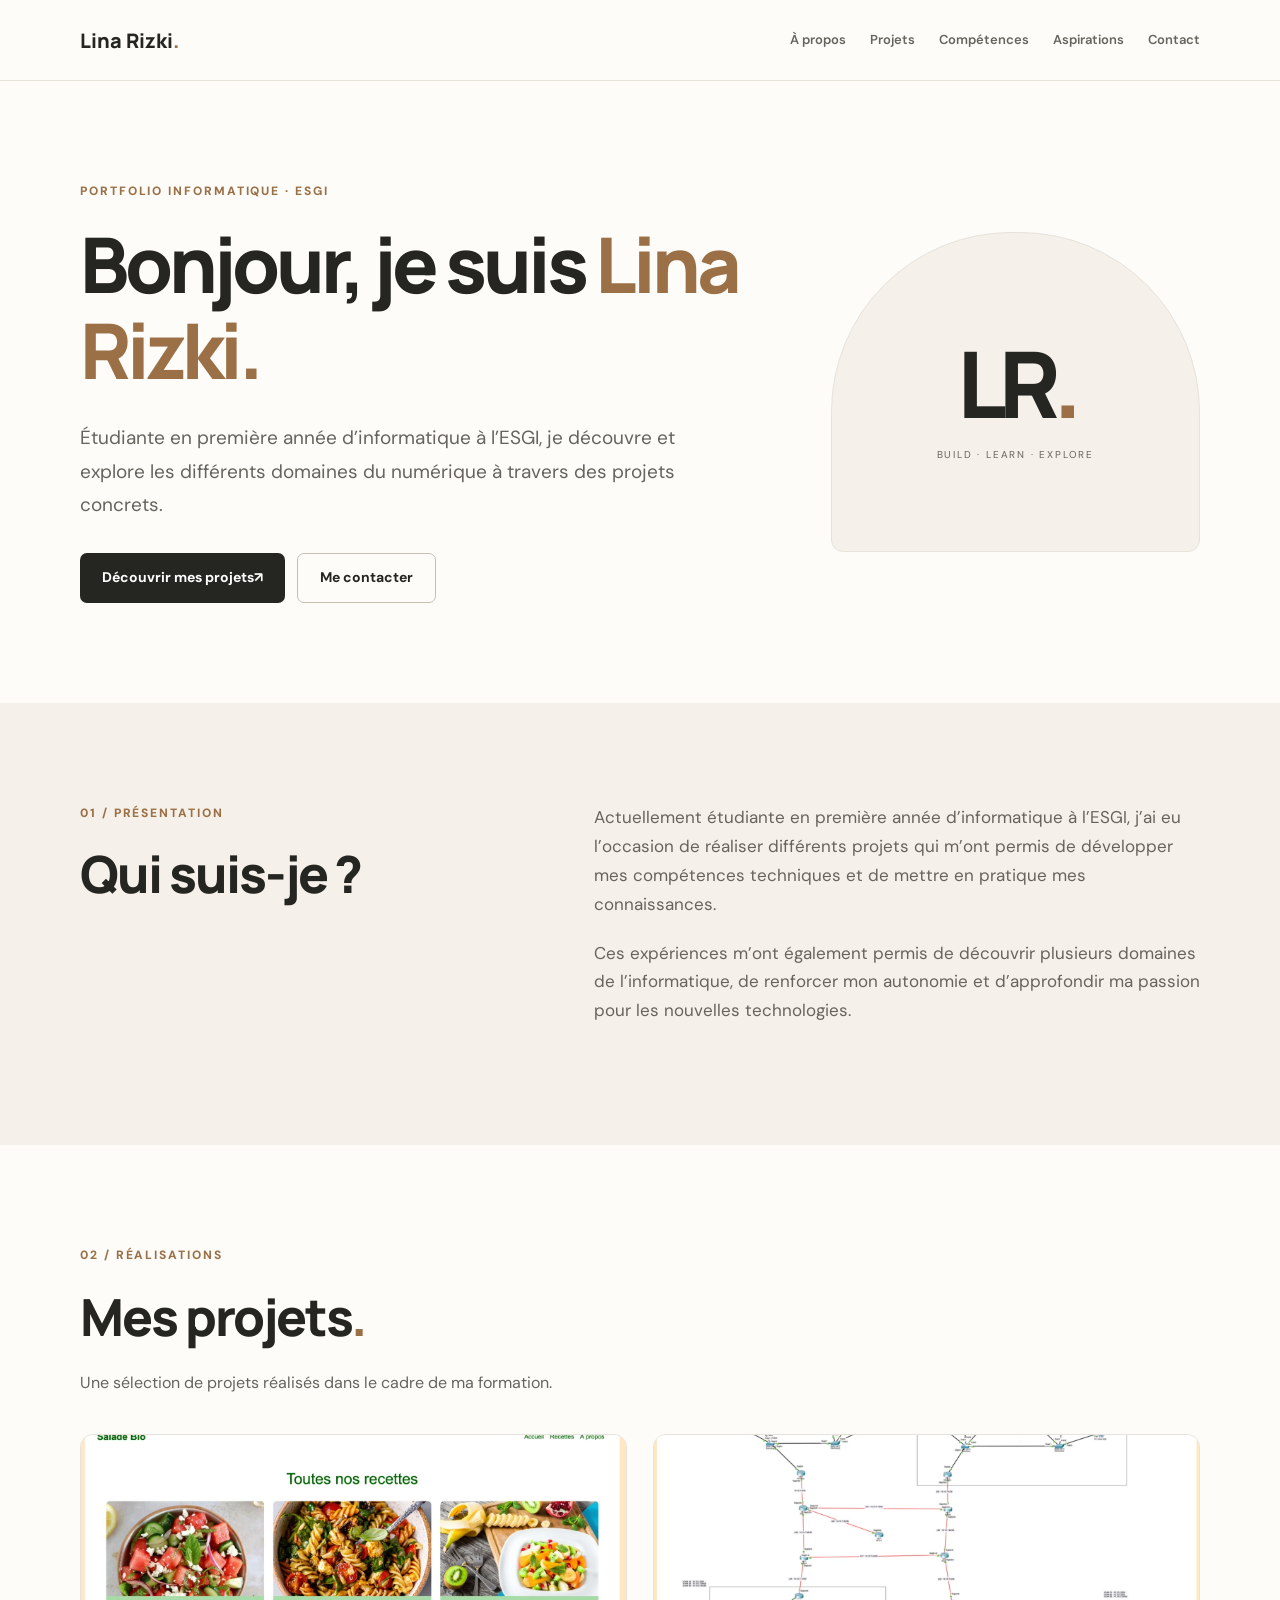
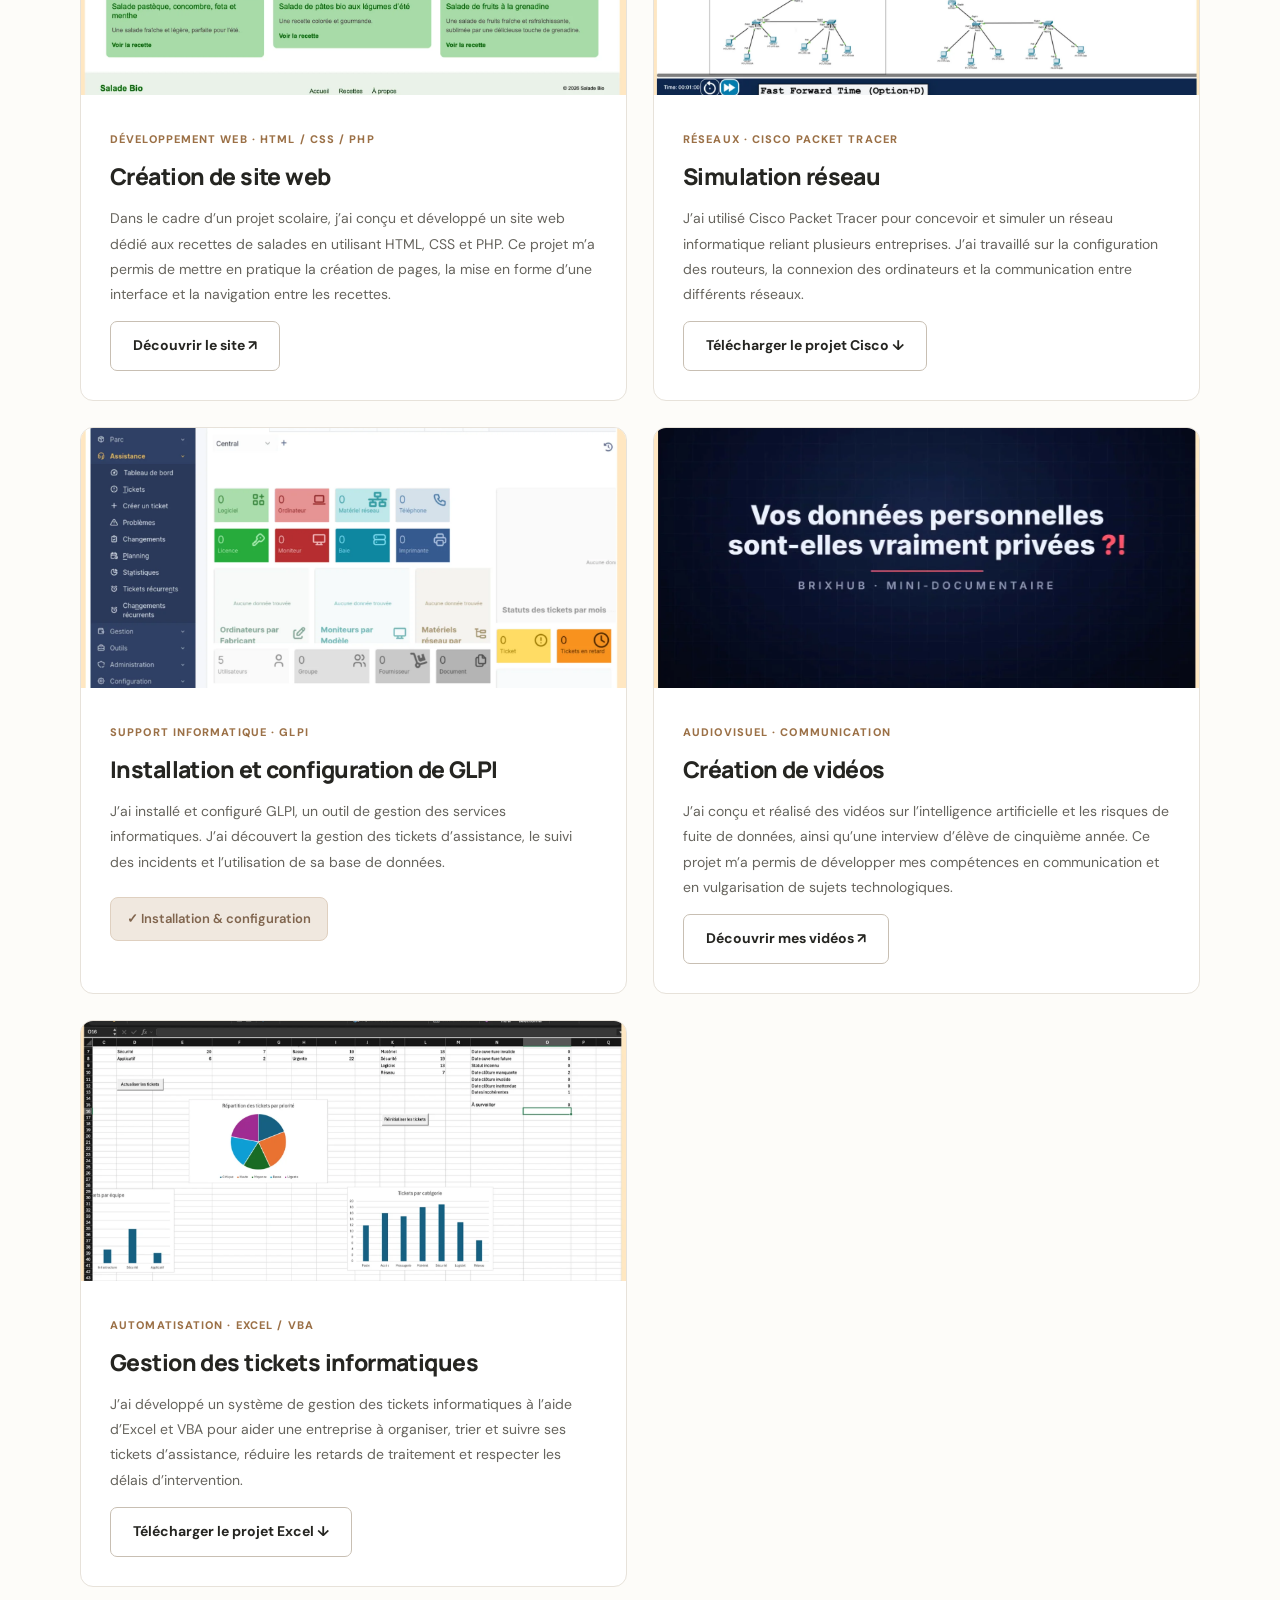
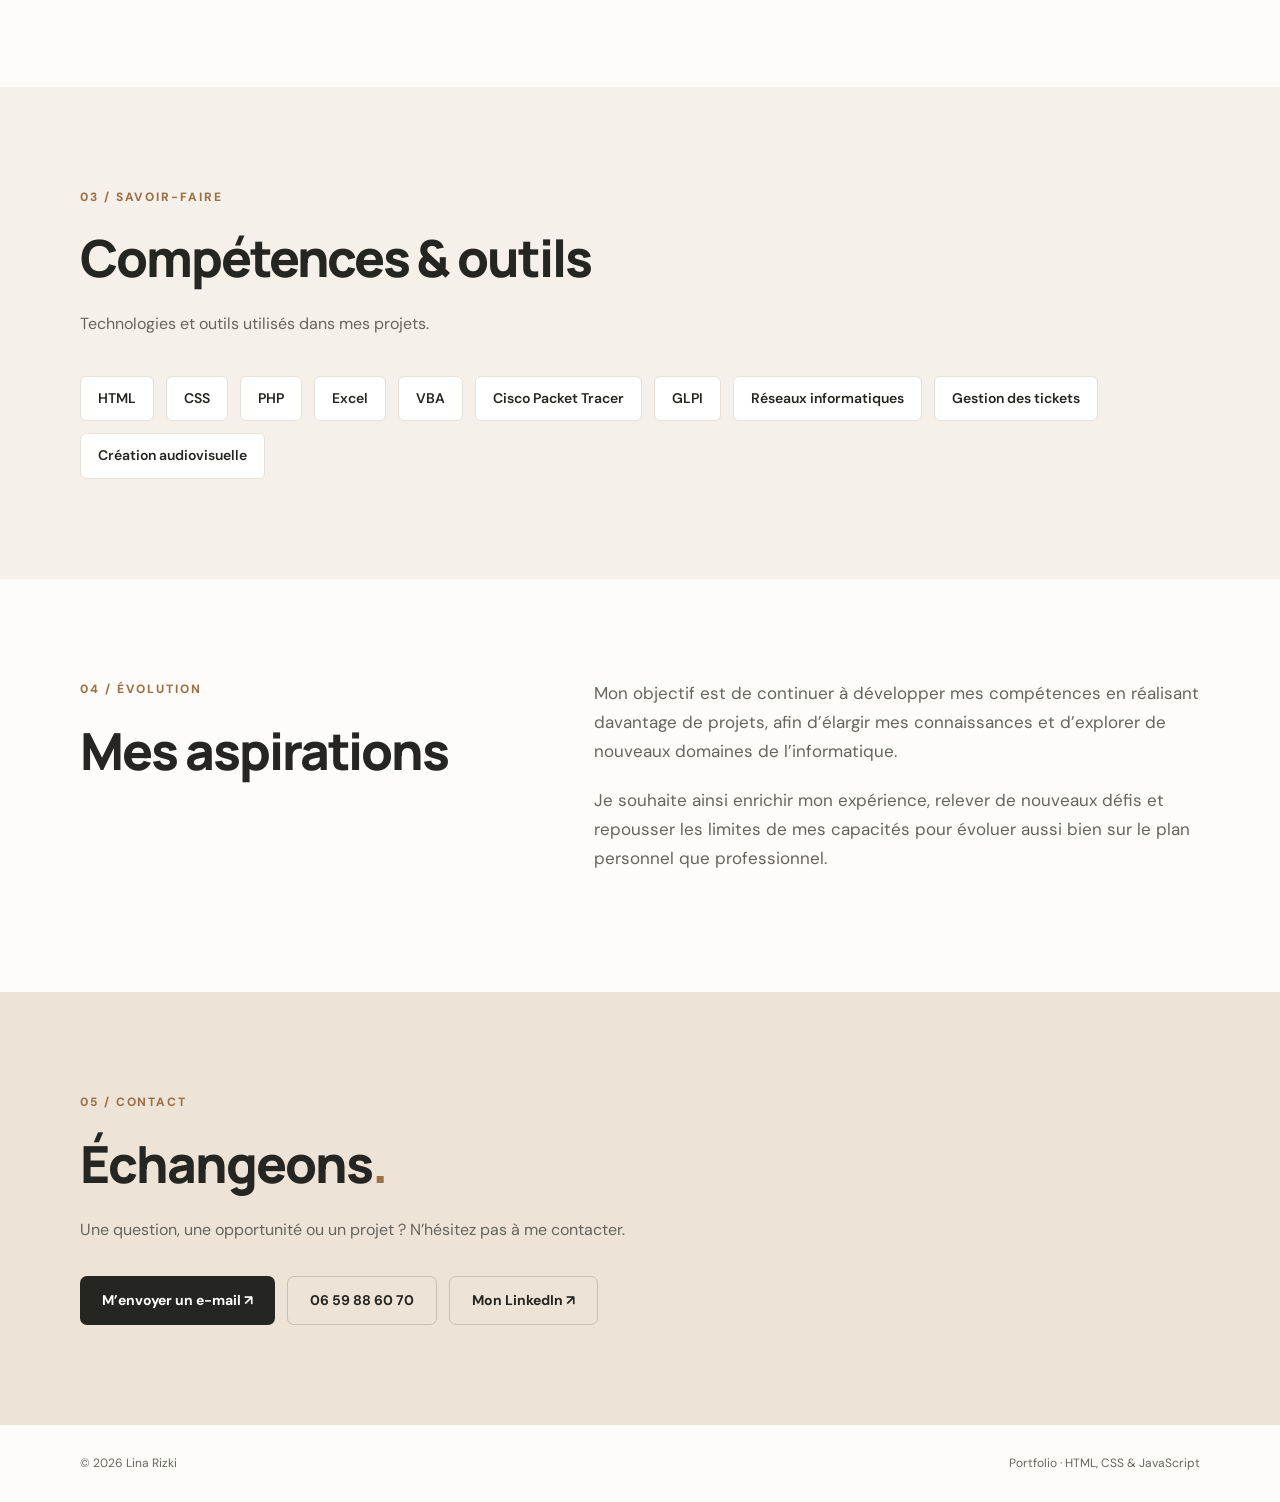
==== commit 77573510: "ajout de chaque projet" ====
--- a/index.html
+++ b/index.html
@@ -150,7 +150,7 @@
                         
 <a
     class="btn outline"
-    href="https://linariz.github.io/salade-bio/"
+    href="https://linariz.github.io/Salade-Bio/"
     target="_blank"
     rel="noopener noreferrer"
 >
@@ -187,9 +187,13 @@
                             différents réseaux.
                         </p>
 
-                        <span class="pending">
-                            Lien du projet à ajouter
-                        </span>
+                        
+<a class="btn outline"
+   href="fichiers/PROJETCISCO.pkt"
+   download>
+    Télécharger le projet Cisco ↓
+</a>
+
 
                     </div>
                 </article>
@@ -219,9 +223,9 @@
                             l’utilisation de sa base de données.
                         </p>
 
-                        <span class="pending">
-                            Lien du projet à ajouter
-                        </span>
+                       
+<span class="project-tag">✓ Installation & configuration</span>
+
 
                     </div>
                 </article>
@@ -253,9 +257,11 @@
                             sujets technologiques.
                         </p>
 
-                        <span class="pending">
-                            Lien des vidéos à ajouter
-                        </span>
+                        
+<a class="btn outline" href="videos.html">
+    Découvrir mes vidéos ↗
+</a>
+
 
                     </div>
                 </article>
@@ -286,9 +292,13 @@
                             respecter les délais d’intervention.
                         </p>
 
-                        <span class="pending">
-                            Lien du projet à ajouter
-                        </span>
+                       
+<a class="btn outline"
+   href="fichiers/PROJET_B_T.xlsm"
+   download>
+    Télécharger le projet Excel ↓
+</a>
+
 
                     </div>
                 </article>
--- a/style.css
+++ b/style.css
@@ -403,3 +403,15 @@
         transition: none !important;
     }
 }
+
+.project-tag {
+    display: inline-block;
+    padding: 10px 16px;
+    background-color: #f0e8df;
+    color: #80654e;
+    border: 1px solid #dfd0c0;
+    border-radius: 8px;
+    font-size: 13px;
+    font-weight: 600;
+    margin-top: 8px;
+}
